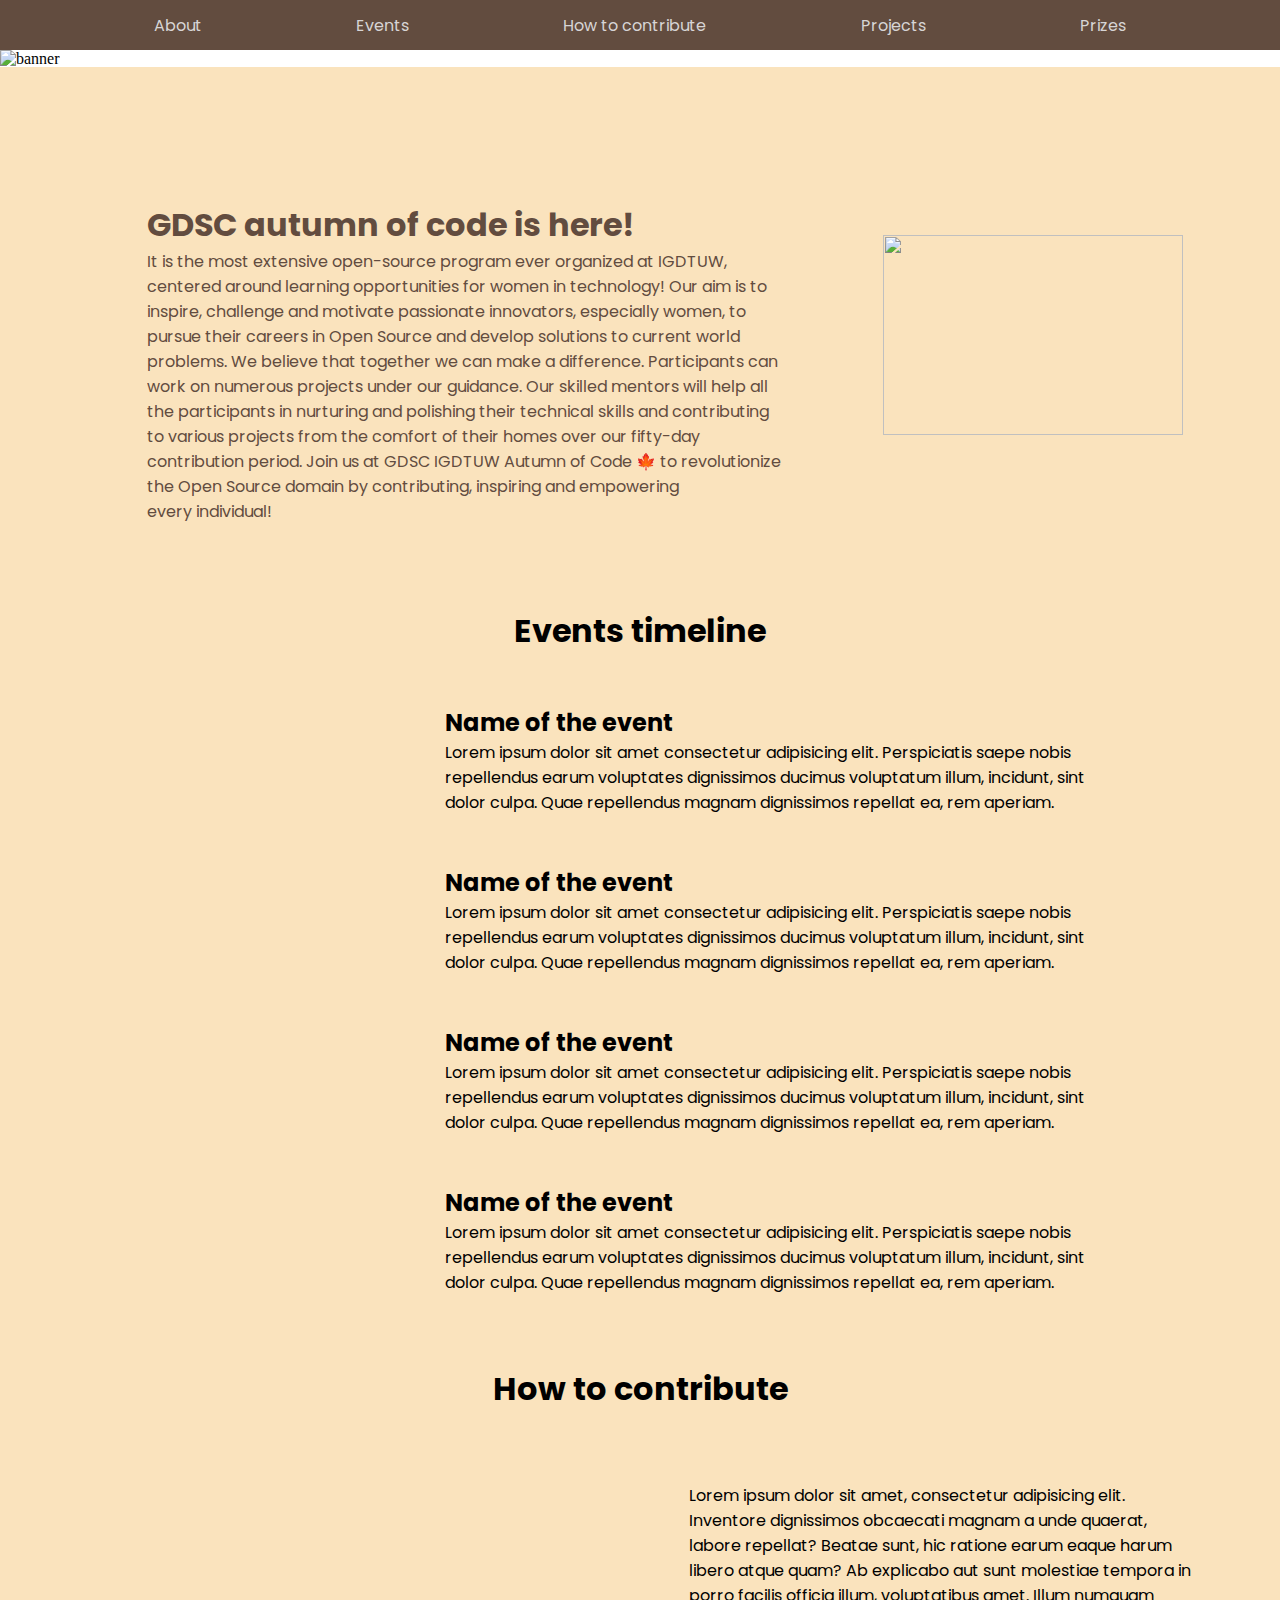
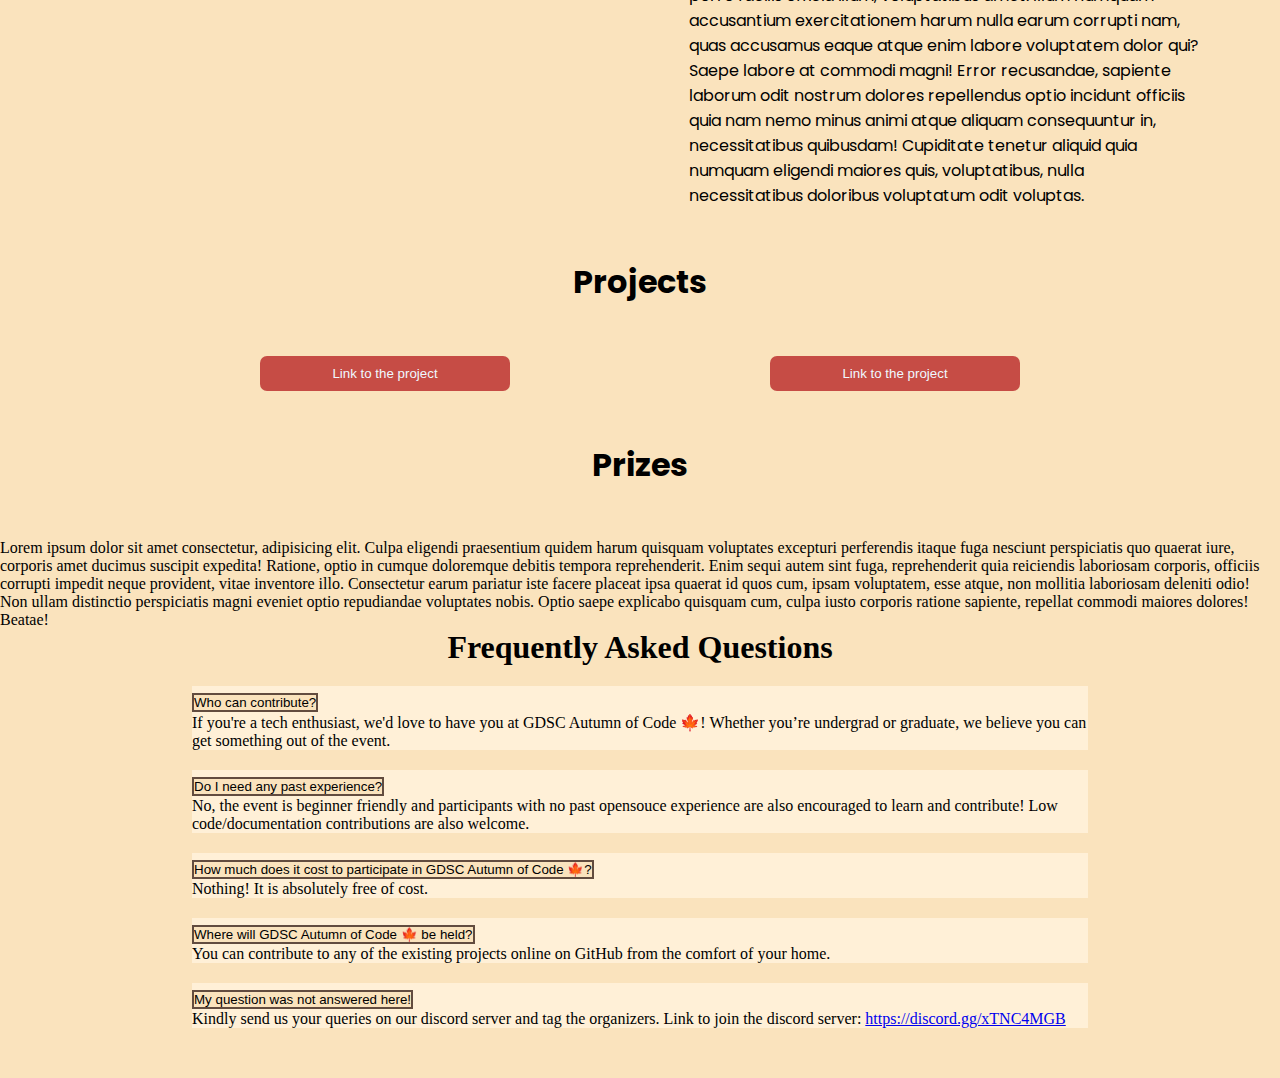
==== index.html @ fc816c7e "added faqs" ====
<!DOCTYPE html>
<html lang="en">

<head>
    <meta charset="UTF-8">
    <meta http-equiv="X-UA-Compatible" content="IE=edge">
    <meta name="viewport" content="width=device-width, initial-scale=1.0">
    <title>AOC</title>
    <link href="https://cdn.jsdelivr.net/npm/bootstrap@5.0.2/dist/css/bootstrap.min.css" rel="stylesheet"
        integrity="sha384-EVSTQN3/azprG1Anm3QDgpJLIm9Nao0Yz1ztcQTwFspd3yD65VohhpuuCOmLASjC" crossorigin="anonymous">
    <link rel="preconnect" href="https://fonts.googleapis.com">
    <link rel="preconnect" href="https://fonts.gstatic.com" crossorigin>
    <link href="https://fonts.googleapis.com/css2?family=Poppins&display=swap" rel="stylesheet">
    <link rel="stylesheet" href="style.css">
</head>

<body>
    <div id="div1">
        <a href="#div3">About</a>
        <a href="#div4">Events</a>
        <a href="#div5">How to contribute</a>
        <a href="#div6">Projects</a>
        <a href="#div7">Prizes</a>
    </div>
    <div id="div2">
        <img src="./banner2.png" alt="banner">
    </div>
    <div id="div3">
        <div class="info">
            <h1>GDSC autumn of code is here!</h1>
            <p>It is the most extensive open-source program ever organized at IGDTUW, centered around learning
                opportunities for women in technology!

                Our aim is to inspire, challenge and motivate passionate innovators, especially women, to pursue their
                careers in Open Source and develop solutions to current world problems. We believe that together we can
                make a difference.

                Participants can work on numerous projects under our guidance. Our skilled mentors will help all the
                participants in nurturing and polishing their technical skills and contributing to various projects from
                the comfort of their homes over our fifty-day contribution period.

                Join us at GDSC IGDTUW Autumn of Code 🍁 to revolutionize the Open Source domain by contributing,
                inspiring and empowering every individual!</p>
        </div>
        <div class="img1">
            <img
                src="https://images.unsplash.com/photo-1666053582202-25115d97c97b?ixlib=rb-4.0.3&ixid=MnwxMjA3fDB8MHx0b3BpYy1mZWVkfDEwfGJvOGpRS1RhRTBZfHxlbnwwfHx8fA%3D%3D&auto=format&fit=crop&w=600&q=60">
        </div>
    </div>
    <div id="div4">
        <h1 style="text-align: center; font-family: poppins;">Events timeline</h1>
        <div class="events">
            <div class="event">
                <img src="https://images.unsplash.com/photo-1665039606092-9e70e55321c5?ixlib=rb-4.0.3&ixid=MnwxMjA3fDB8MHx0b3BpYy1mZWVkfDd8Q0R3dXdYSkFiRXd8fGVufDB8fHx8&auto=format&fit=crop&w=600&q=60"
                    alt="">
                <div>
                    <h2>Name of the event</h2>
                    <p>Lorem ipsum dolor sit amet consectetur adipisicing elit. Perspiciatis saepe nobis repellendus
                        earum voluptates dignissimos ducimus
                        voluptatum illum, incidunt, sint dolor culpa. Quae repellendus magnam dignissimos repellat ea,
                        rem aperiam.</p>
                </div>
            </div>
            <div class="event">
                <img src="https://images.unsplash.com/photo-1665039606092-9e70e55321c5?ixlib=rb-4.0.3&ixid=MnwxMjA3fDB8MHx0b3BpYy1mZWVkfDd8Q0R3dXdYSkFiRXd8fGVufDB8fHx8&auto=format&fit=crop&w=600&q=60"
                    alt="">
                <div>
                    <h2>Name of the event</h2>
                    <p>Lorem ipsum dolor sit amet consectetur adipisicing elit. Perspiciatis saepe nobis repellendus
                        earum voluptates dignissimos ducimus
                        voluptatum illum, incidunt, sint dolor culpa. Quae repellendus magnam dignissimos repellat ea,
                        rem aperiam.</p>
                </div>
            </div>
            <div class="event">
                <img src="https://images.unsplash.com/photo-1665039606092-9e70e55321c5?ixlib=rb-4.0.3&ixid=MnwxMjA3fDB8MHx0b3BpYy1mZWVkfDd8Q0R3dXdYSkFiRXd8fGVufDB8fHx8&auto=format&fit=crop&w=600&q=60"
                    alt="">
                <div>
                    <h2>Name of the event</h2>
                    <p>Lorem ipsum dolor sit amet consectetur adipisicing elit. Perspiciatis saepe nobis repellendus
                        earum voluptates dignissimos ducimus
                        voluptatum illum, incidunt, sint dolor culpa. Quae repellendus magnam dignissimos repellat ea,
                        rem aperiam.</p>
                </div>
            </div>
            <div class="event">
                <img src="https://images.unsplash.com/photo-1665039606092-9e70e55321c5?ixlib=rb-4.0.3&ixid=MnwxMjA3fDB8MHx0b3BpYy1mZWVkfDd8Q0R3dXdYSkFiRXd8fGVufDB8fHx8&auto=format&fit=crop&w=600&q=60"
                    alt="">
                <div>
                    <h2>Name of the event</h2>
                    <p>Lorem ipsum dolor sit amet consectetur adipisicing elit. Perspiciatis saepe nobis repellendus
                        earum voluptates dignissimos ducimus
                        voluptatum illum, incidunt, sint dolor culpa. Quae repellendus magnam dignissimos repellat ea,
                        rem aperiam.</p>
                </div>
            </div>
        </div>
    </div>
    <div id="div5">
        <h1 style="text-align: center; font-family: poppins; margin-top: 70px; margin-bottom: 70px">How to contribute
        </h1>
        <div>
            <iframe width="560" height="315" src="https://www.youtube.com/embed/BRb4U99OU80"
                title="YouTube video player" frameborder="0"
                allow="accelerometer; autoplay; clipboard-write; encrypted-media; gyroscope; picture-in-picture"
                allowfullscreen></iframe>
            <p>Lorem ipsum dolor sit amet, consectetur adipisicing elit. Inventore dignissimos obcaecati magnam a unde
                quaerat, labore repellat? Beatae sunt, hic ratione earum eaque harum libero atque quam? Ab explicabo aut
                sunt molestiae tempora in porro facilis officia illum, voluptatibus amet. Illum numquam accusantium
                exercitationem harum nulla earum corrupti nam, quas accusamus eaque atque enim labore voluptatem dolor
                qui? Saepe labore at commodi magni! Error recusandae, sapiente laborum odit nostrum dolores repellendus
                optio incidunt officiis quia nam nemo minus animi atque aliquam consequuntur in, necessitatibus
                quibusdam! Cupiditate tenetur aliquid quia numquam eligendi maiores quis, voluptatibus, nulla
                necessitatibus doloribus voluptatum odit voluptas.</p>
        </div>
    </div>
    <div id="div6">
        <h1 style="font-family: poppins; text-align: center; margin:50px;">Projects</h1>
        <div class="projects">
            <div class="project-card">
                <img src="https://images.unsplash.com/photo-1647108322398-edf50bd7dd43?ixlib=rb-4.0.3&ixid=MnwxMjA3fDB8MHx0b3BpYy1mZWVkfDEzfHJuU0tESHd3WVVrfHxlbnwwfHx8fA%3D%3D&auto=format&fit=crop&w=600&q=60"
                    alt="">
                <button><a href="https://github.com/Alcyone713/Animax" target="_blank">Link to the project</a></button>
            </div>
            <div class="project-card">
                <img src="https://images.unsplash.com/photo-1647108322398-edf50bd7dd43?ixlib=rb-4.0.3&ixid=MnwxMjA3fDB8MHx0b3BpYy1mZWVkfDEzfHJuU0tESHd3WVVrfHxlbnwwfHx8fA%3D%3D&auto=format&fit=crop&w=600&q=60"
                    alt="">
                <button><a href="https://github.com/Alcyone713/Animax" target="_blank">Link to the project</a></button>
            </div>
            <!-- <div class="project-card">
                <img src="https://images.unsplash.com/photo-1647108322398-edf50bd7dd43?ixlib=rb-4.0.3&ixid=MnwxMjA3fDB8MHx0b3BpYy1mZWVkfDEzfHJuU0tESHd3WVVrfHxlbnwwfHx8fA%3D%3D&auto=format&fit=crop&w=600&q=60"
                    alt="">
                <button><a href="https://github.com/Alcyone713/Animax" target="_blank">Link to the project</a></button>
            </div> -->
        </div>
    </div>
    <div id="div7">
        <h1 style="font-family: poppins; text-align: center; margin:50px;">Prizes</h1>
        <p>Lorem ipsum dolor sit amet consectetur, adipisicing elit. Culpa eligendi praesentium quidem harum quisquam
            voluptates excepturi perferendis itaque fuga nesciunt perspiciatis quo quaerat iure, corporis amet ducimus
            suscipit expedita! Ratione, optio in cumque doloremque debitis tempora reprehenderit. Enim sequi autem sint
            fuga, reprehenderit quia reiciendis laboriosam corporis, officiis corrupti impedit neque provident, vitae
            inventore illo. Consectetur earum pariatur iste facere placeat ipsa quaerat id quos cum, ipsam voluptatem,
            esse atque, non mollitia laboriosam deleniti odio! Non ullam distinctio perspiciatis magni eveniet optio
            repudiandae voluptates nobis. Optio saepe explicabo quisquam cum, culpa iusto corporis ratione sapiente,
            repellat commodi maiores dolores! Beatae!</p>
    </div>
    <div id="div8">
        <h1>Frequently Asked Questions</h1>
        <div class="accordion" id="accordionExample">
            <div class="accordion-item">
                <h2 class="accordion-header" id="headingOne">
                    <button class="accordion-button" type="button" data-bs-toggle="collapse"
                        data-bs-target="#collapseOne" aria-expanded="true" aria-controls="collapseOne">
                        Who can contribute?
                    </button>
                </h2>
                <div id="collapseOne" class="accordion-collapse collapse show" aria-labelledby="headingOne"
                    data-bs-parent="#accordionExample">
                    <div class="accordion-body">
                        If you're a tech enthusiast, we'd love to have you at GDSC Autumn of Code 🍁! Whether you’re
                        undergrad or graduate, we believe you can get something out of the event.
                    </div>
                </div>
            </div>
            <div class="accordion-item">
                <h2 class="accordion-header" id="headingTwo">
                    <button class="accordion-button collapsed" type="button" data-bs-toggle="collapse"
                        data-bs-target="#collapseTwo" aria-expanded="false" aria-controls="collapseTwo">
                        Do I need any past experience?
                    </button>
                </h2>
                <div id="collapseTwo" class="accordion-collapse collapse" aria-labelledby="headingTwo"
                    data-bs-parent="#accordionExample">
                    <div class="accordion-body">
                        No, the event is beginner friendly and participants with no past opensouce experience are also
                        encouraged to learn and contribute! Low code/documentation contributions are also welcome.
                    </div>
                </div>
            </div>
            <div class="accordion-item">
                <h2 class="accordion-header" id="headingThree">
                    <button class="accordion-button collapsed" type="button" data-bs-toggle="collapse"
                        data-bs-target="#collapseThree" aria-expanded="false" aria-controls="collapseThree">
                        How much does it cost to participate in GDSC Autumn of Code 🍁?
                    </button>
                </h2>
                <div id="collapseThree" class="accordion-collapse collapse" aria-labelledby="headingThree"
                    data-bs-parent="#accordionExample">
                    <div class="accordion-body">
                        Nothing! It is absolutely free of cost.
                    </div>
                </div>
            </div>
            <div class="accordion-item">
                <h2 class="accordion-header" id="headingFour">
                    <button class="accordion-button collapsed" type="button" data-bs-toggle="collapse"
                        data-bs-target="#collapseFour" aria-expanded="false" aria-controls="collapseFour">
                        Where will GDSC Autumn of Code 🍁 be held?
                    </button>
                </h2>
                <div id="collapseFour" class="accordion-collapse collapse" aria-labelledby="headingThree"
                    data-bs-parent="#accordionExample">
                    <div class="accordion-body">
                        You can contribute to any of the existing projects online on GitHub from the comfort of your
                        home.
                    </div>
                </div>
            </div>
            <div class="accordion-item">
                <h2 class="accordion-header" id="headingFive">
                    <button class="accordion-button collapsed" type="button" data-bs-toggle="collapse"
                        data-bs-target="#collapseFive" aria-expanded="false" aria-controls="collapseFive">
                        My question was not answered here!
                    </button>
                </h2>
                <div id="collapseFive" class="accordion-collapse collapse" aria-labelledby="headingThree"
                    data-bs-parent="#accordionExample">
                    <div class="accordion-body">
                        Kindly send us your queries on our discord server and tag the organizers. Link to join the
                        discord server: <a href="https://discord.gg/xTNC4MGB">https://discord.gg/xTNC4MGB</a>
                    </div>
                </div>
            </div>
        </div>
    </div>

    <script src="https://cdn.jsdelivr.net/npm/bootstrap@5.0.2/dist/js/bootstrap.bundle.min.js"
        integrity="sha384-MrcW6ZMFYlzcLA8Nl+NtUVF0sA7MsXsP1UyJoMp4YLEuNSfAP+JcXn/tWtIaxVXM"
        crossorigin="anonymous"></script>
</body>

</html>
---- style.css ----
* {
    margin: 0;
    padding: 0;
    overflow-x: hidden;
    cursor: url(https://cur.cursors-4u.net/nature/nat-4/nat393.cur), auto !important;
}
html{
    scroll-behavior: smooth;
}
::-webkit-scrollbar {
    display: none;
}

#div1 {
    height: 50px;
    width: 100vw;
    display: flex;
    justify-content: space-evenly;
    align-items: center;
    background-color: #624C3F;
    position: fixed;
    top: 0;
}
#div1 a {
    color: rgb(215, 213, 213);
    text-decoration: none;
    font-family: "Poppins";
}
#div2 {
    margin-top: 50px;
}
#div2 img{
    width: 100vw;
    height: 85vh;
}
#div3 {
    display: flex;
    flex-direction: row;
    justify-content: space-evenly;
    height: 60vh;
    align-items: center;
    background-color: #FAE3BD;
    margin-top: -5px;
}
#div3 .info{
    display: flex;
    flex-direction: column;
    justify-content: center;
    align-items: flex-start;
    margin-left: 50px;
    width: 50%;
    font-family: "Poppins";
    color: #624C3F;
    margin-top: 50px;

}
#div3 img{
    height: 200px;
    width: 300px;
}
#div4{
    background-color: #FAE3BD;
}
#div4 .event img{
    width: 200px;
}
#div4 .events{
    display: flex;
    flex-direction: column;
    justify-content: center;
    align-items: center;
}
#div4 .event{
    display: flex;
    flex-direction: row;
    margin-top: 50px;
    font-family: "poppins";
}
#div4 .event div{
    width: 50vw;
    margin-left: 50px;
}
#div5{
    background-color: #FAE3BD;
}
#div5 div{
    display: flex;
    flex-direction: row;
    justify-content: center;
    align-items: center;
}
#div5 div p{
    width: 40vw;
    margin-left: 50px;
    font-family: poppins;
}
#div6{
    background-color: #FAE3BD;
}
#div6 .projects{
    display: flex;
    flex-direction: row;
    justify-content: space-evenly;
    align-items: center;
}
#div6 .projects .project-card{
    display: flex;
    flex-direction: column;
}
#div6 .projects .project-card img{
    width: 250px;
    border-radius: 7px;
}
#div6 .projects .project-card button{
    padding: 10px 10px;
    background-color: #C64C45;
    border: none;
    border-radius: 7px;
    cursor: pointer;
}
#div6 .projects .project-card button a{
    color: aliceblue;
    text-decoration: none;
}
#div7{
    background-color: #FAE3BD;
}
#div8{
    display: flex;
    flex-direction: column;
    align-items: center;
    justify-content: center;
    background-color:#FAE3BD ;
    padding-bottom: 50px;
}
.accordion{
    width: 70vw;
}
.accordion-item{
    margin-top: 20px;
    background-color: #fff0d7;
}
.accordion-button{
    background-color: #FAE3BD;
    border: 2px solid #624C3F;
}
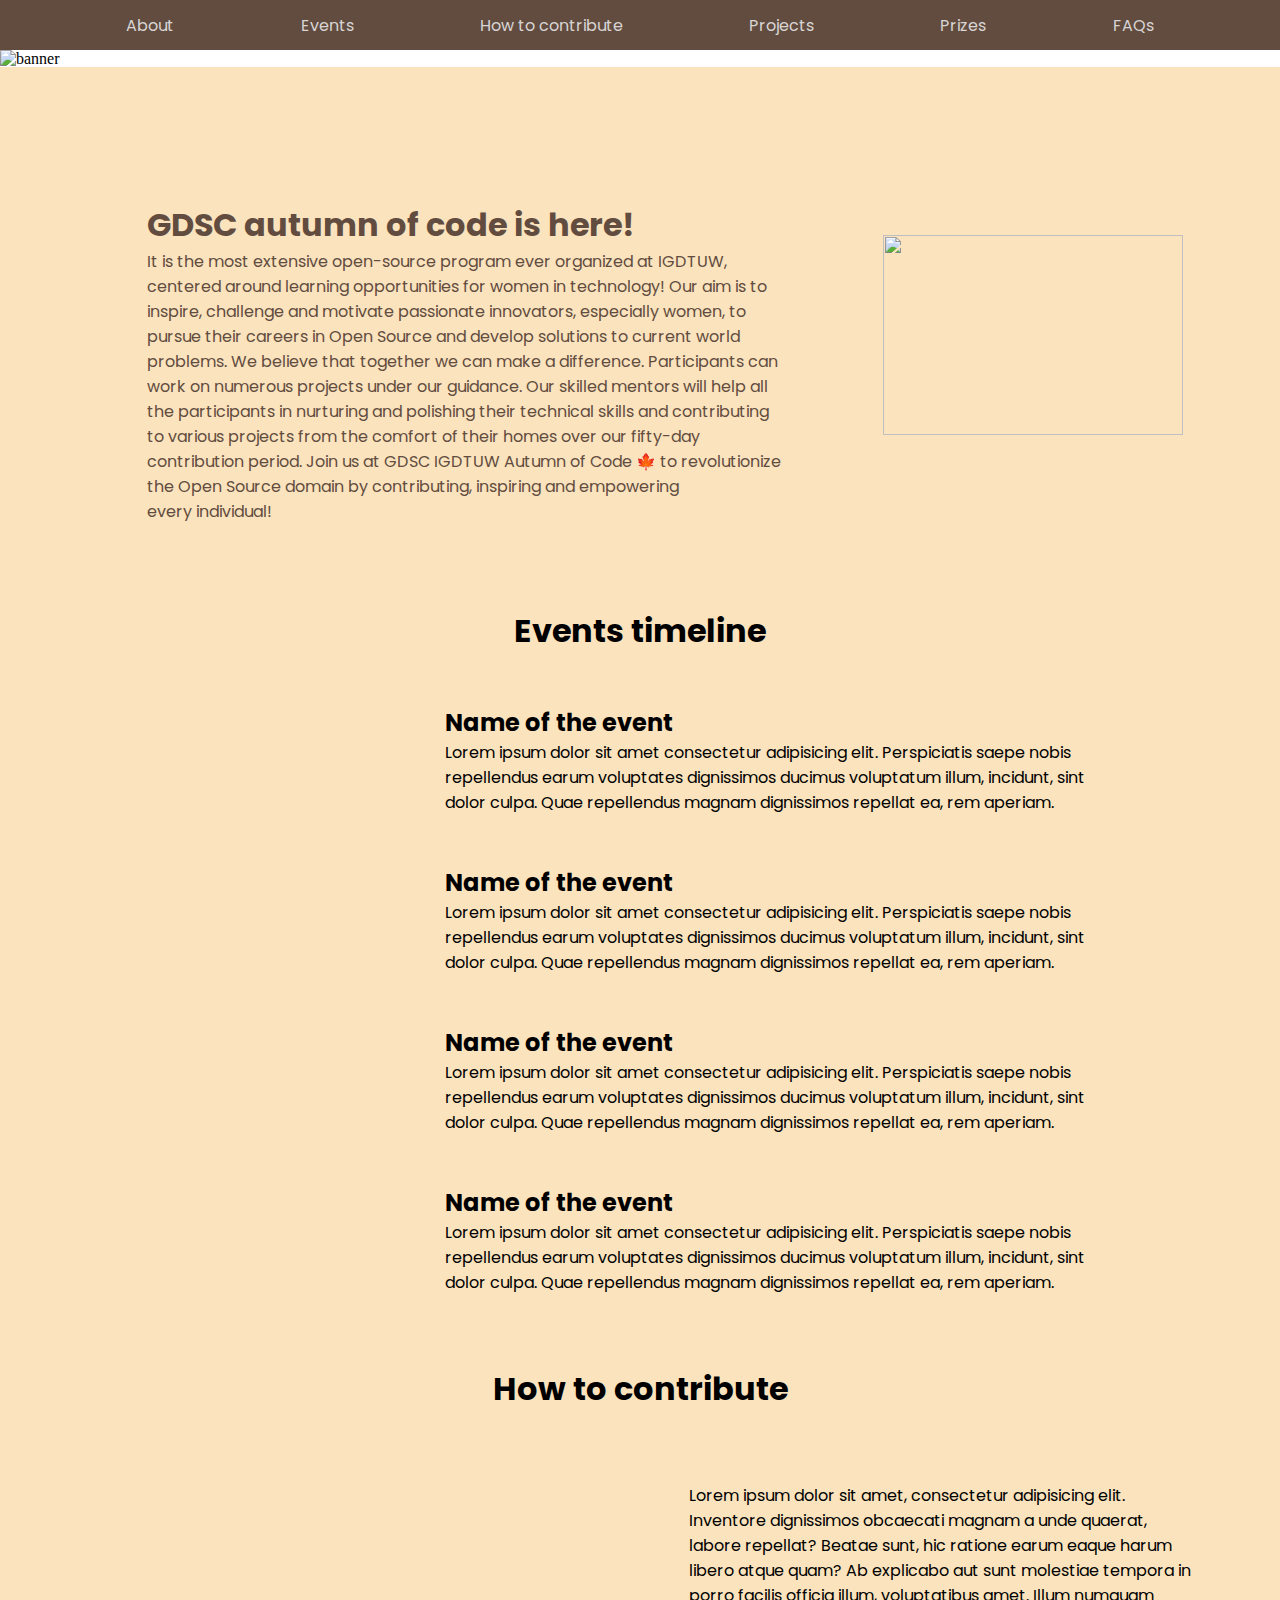
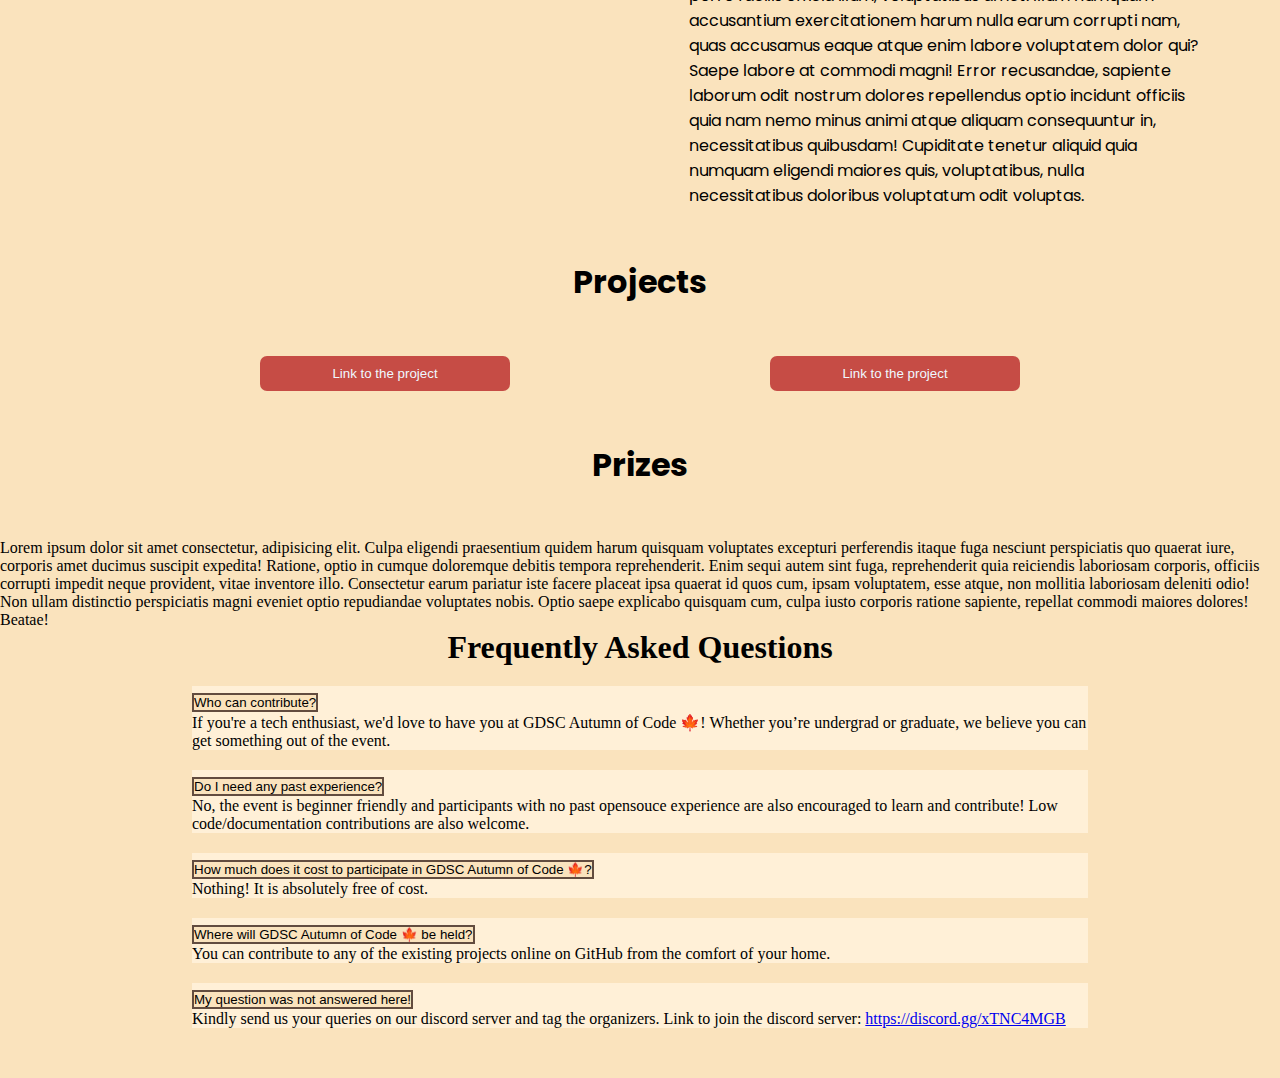
==== commit fa592bdf: "update" ====
--- a/index.html
+++ b/index.html
@@ -21,6 +21,7 @@
         <a href="#div5">How to contribute</a>
         <a href="#div6">Projects</a>
         <a href="#div7">Prizes</a>
+        <a href="#div8">FAQs</a>
     </div>
     <div id="div2">
         <img src="./banner2.png" alt="banner">
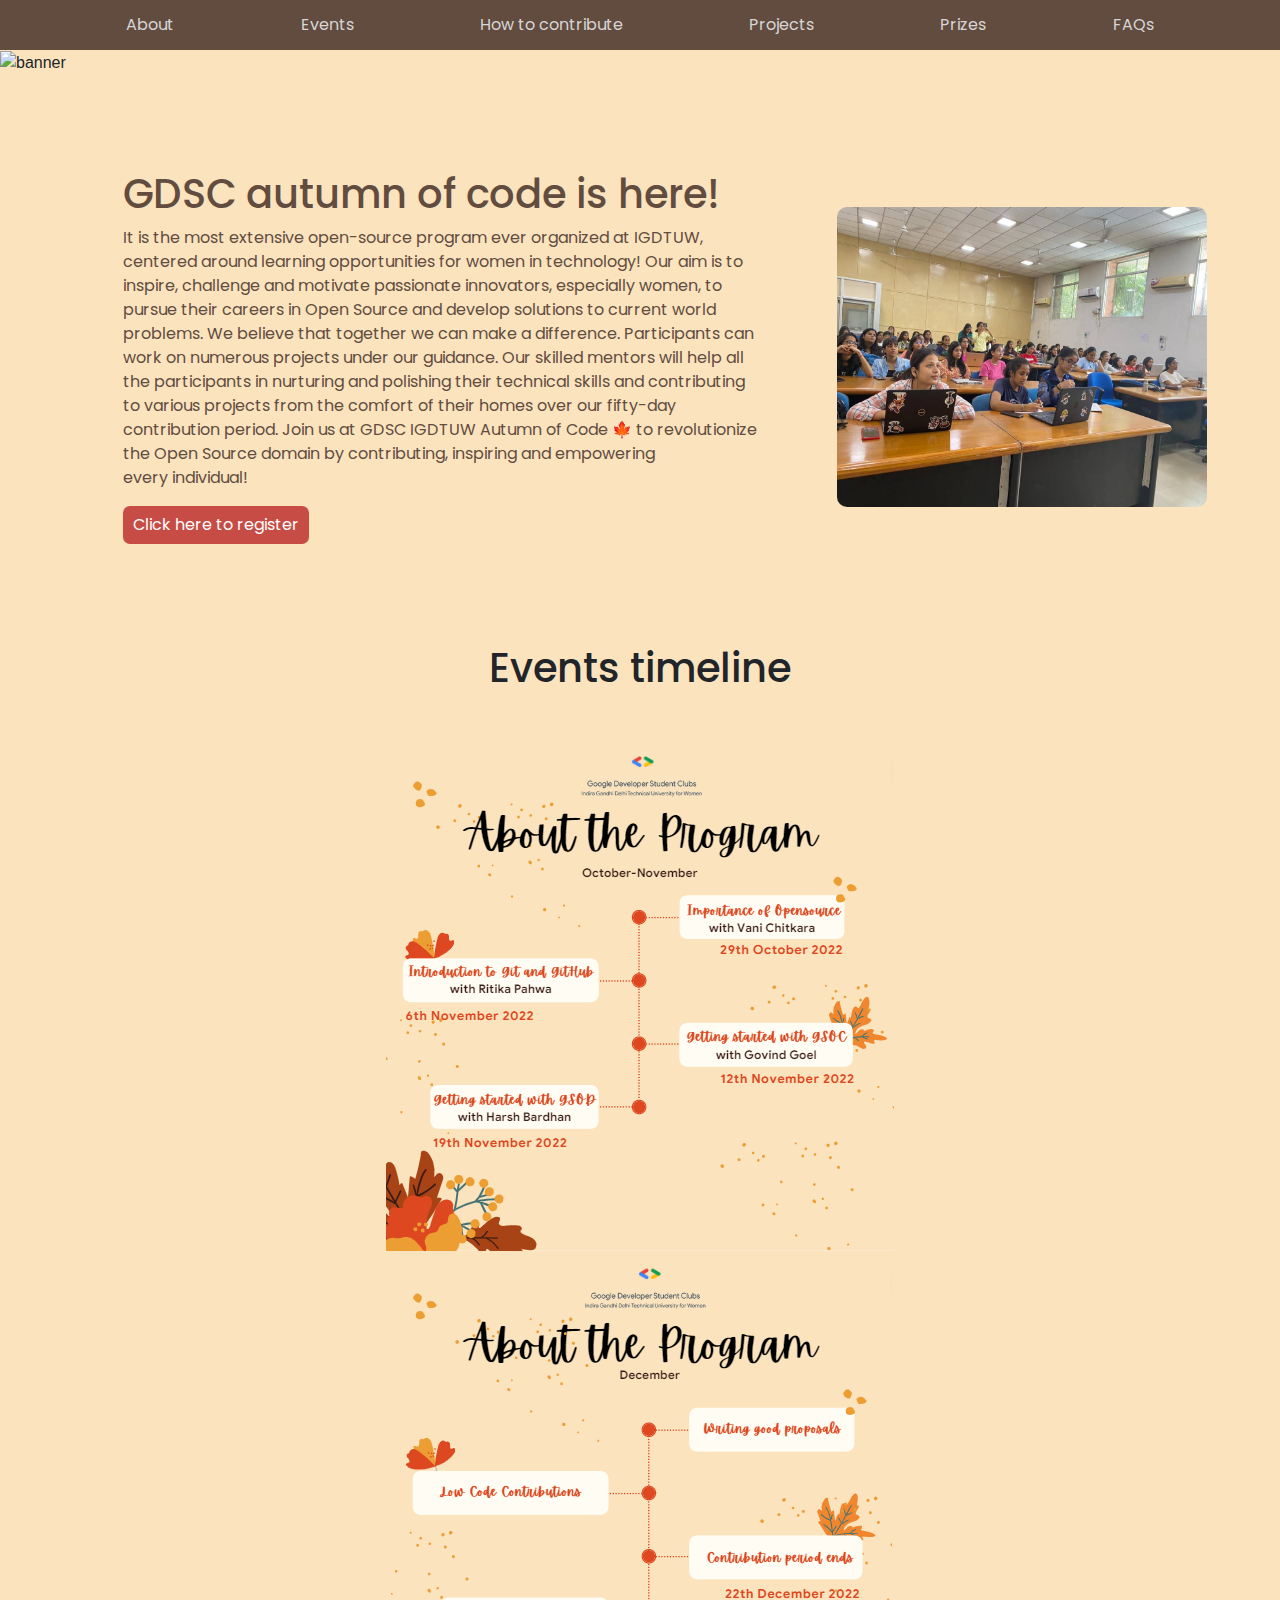
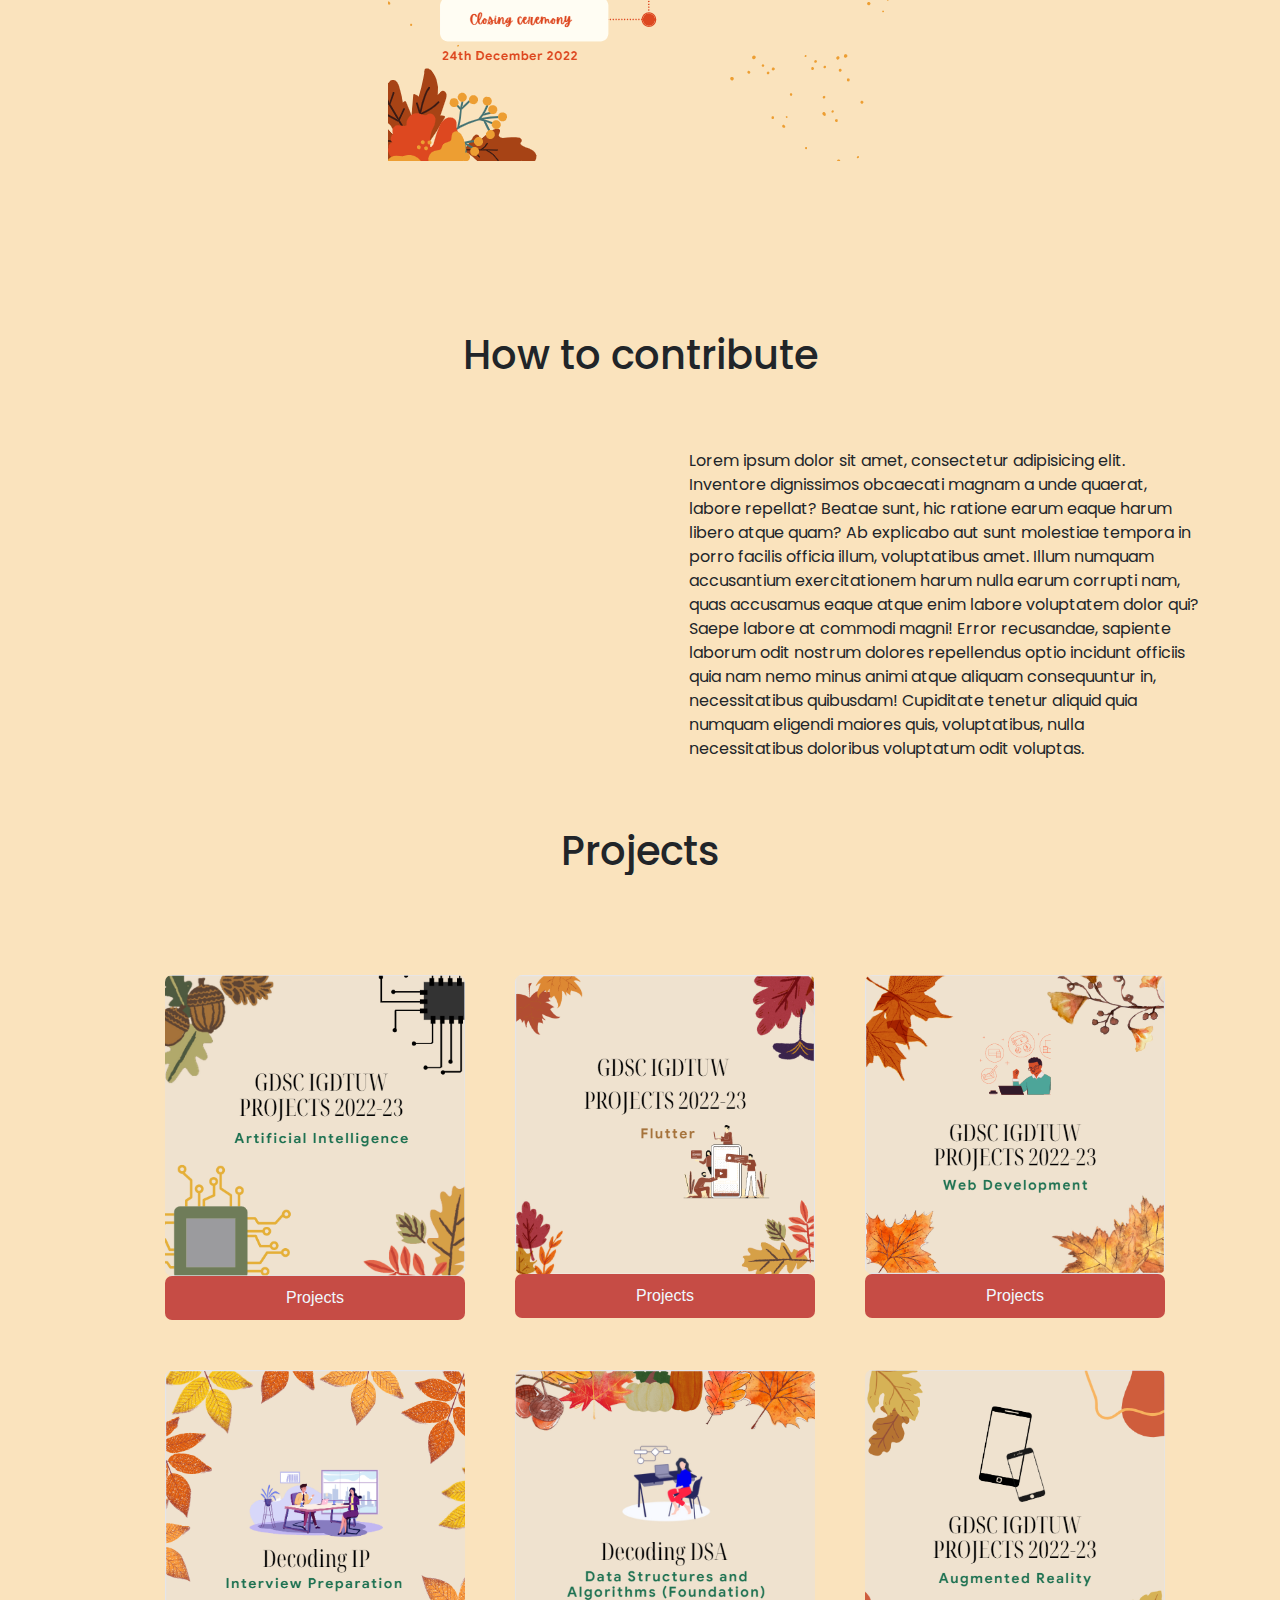
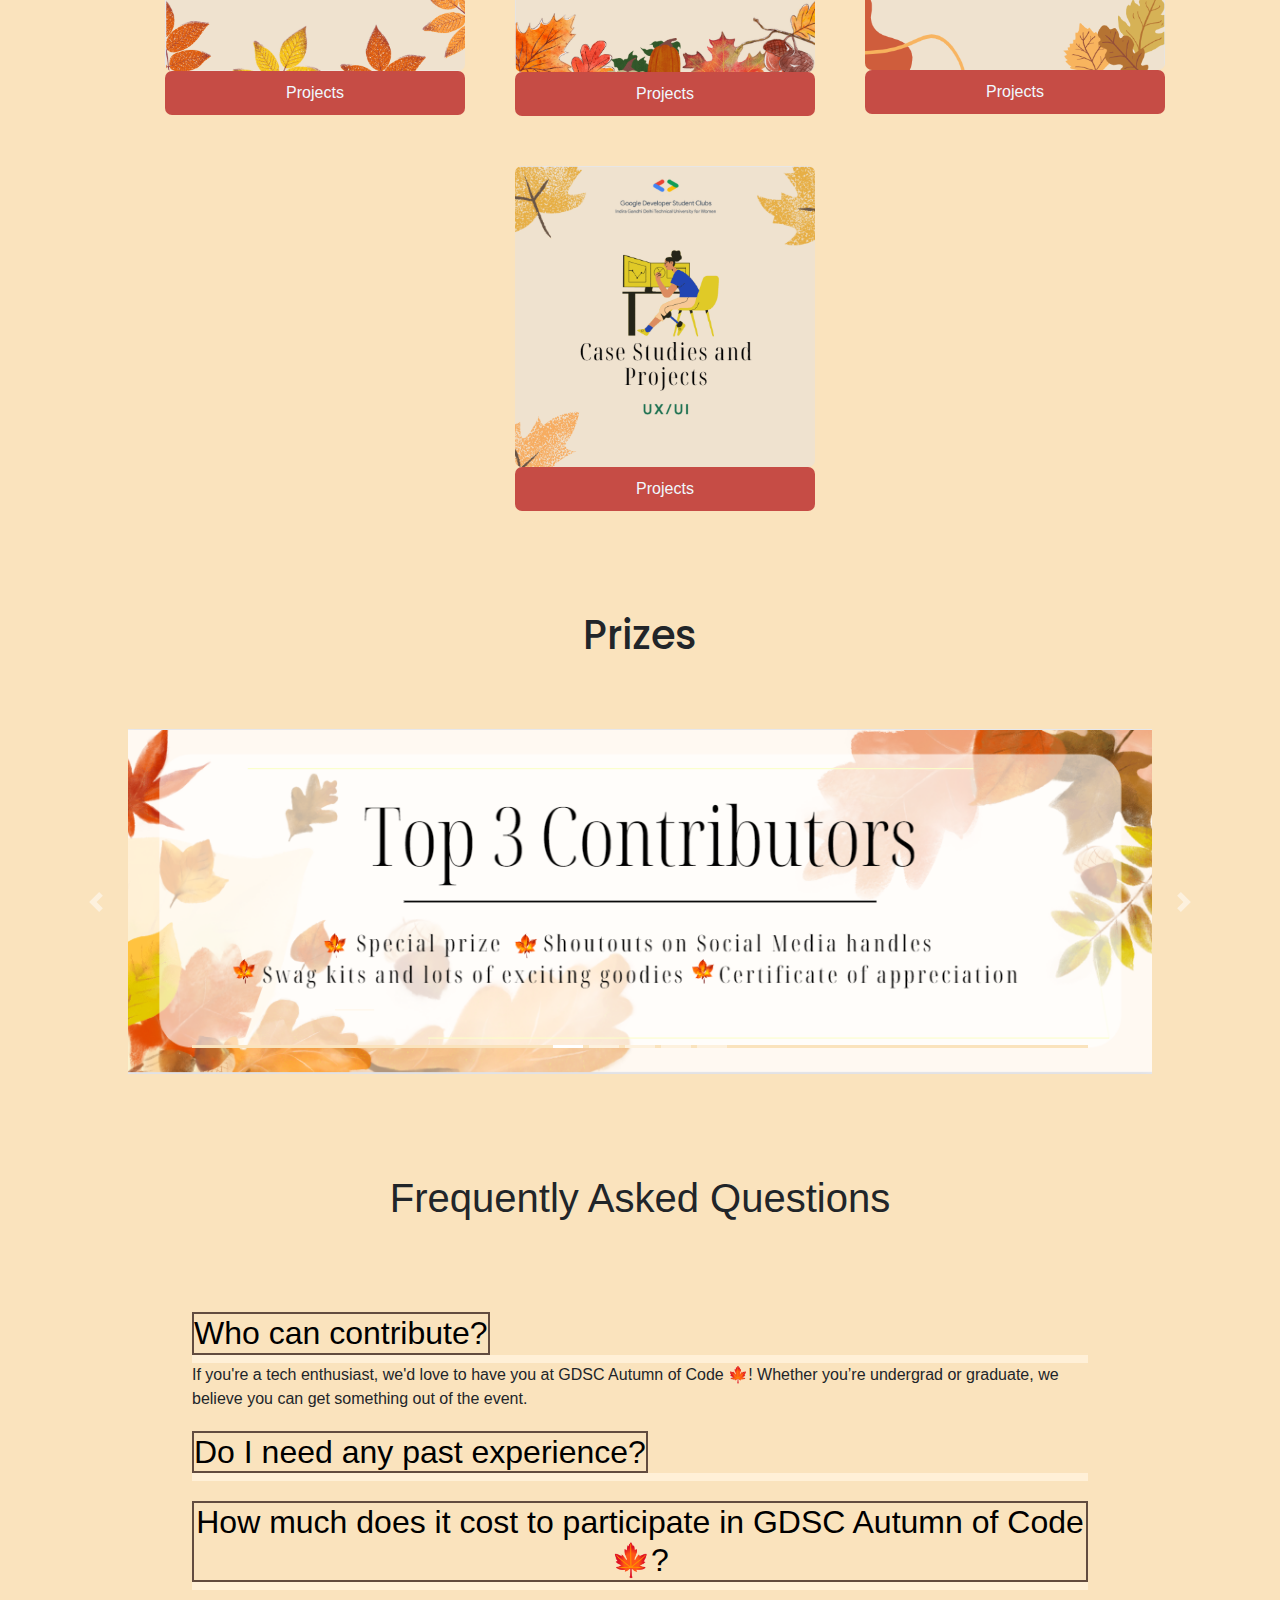
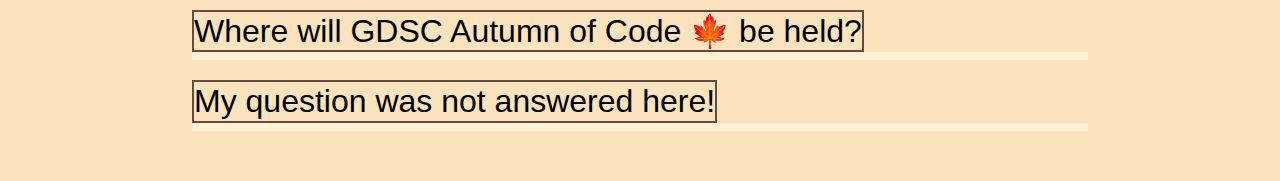
==== commit b5f4efc3: "image updates" ====
--- a/index.html
+++ b/index.html
@@ -8,6 +8,8 @@
     <title>AOC</title>
     <link href="https://cdn.jsdelivr.net/npm/bootstrap@5.0.2/dist/css/bootstrap.min.css" rel="stylesheet"
         integrity="sha384-EVSTQN3/azprG1Anm3QDgpJLIm9Nao0Yz1ztcQTwFspd3yD65VohhpuuCOmLASjC" crossorigin="anonymous">
+    <link rel="stylesheet" href="https://maxcdn.bootstrapcdn.com/bootstrap/4.0.0/css/bootstrap.min.css"
+        integrity="sha384-Gn5384xqQ1aoWXA+058RXPxPg6fy4IWvTNh0E263XmFcJlSAwiGgFAW/dAiS6JXm" crossorigin="anonymous">
     <link rel="preconnect" href="https://fonts.googleapis.com">
     <link rel="preconnect" href="https://fonts.gstatic.com" crossorigin>
     <link href="https://fonts.googleapis.com/css2?family=Poppins&display=swap" rel="stylesheet">
@@ -42,66 +44,25 @@
 
                 Join us at GDSC IGDTUW Autumn of Code 🍁 to revolutionize the Open Source domain by contributing,
                 inspiring and empowering every individual!</p>
+                <a href="https://docs.google.com/forms/d/e/1FAIpQLSeAE97Q5Ebe4ZY3BdtJKXJ3yAPb0CgjAZXrAQfer9jASO2HyA/viewform" target="_blank"><Button>Click here to register</Button></a>
         </div>
         <div class="img1">
             <img
-                src="https://images.unsplash.com/photo-1666053582202-25115d97c97b?ixlib=rb-4.0.3&ixid=MnwxMjA3fDB8MHx0b3BpYy1mZWVkfDEwfGJvOGpRS1RhRTBZfHxlbnwwfHx8fA%3D%3D&auto=format&fit=crop&w=600&q=60">
+                src="About_GDSC.jpg">
         </div>
     </div>
     <div id="div4">
         <h1 style="text-align: center; font-family: poppins;">Events timeline</h1>
         <div class="events">
-            <div class="event">
-                <img src="https://images.unsplash.com/photo-1665039606092-9e70e55321c5?ixlib=rb-4.0.3&ixid=MnwxMjA3fDB8MHx0b3BpYy1mZWVkfDd8Q0R3dXdYSkFiRXd8fGVufDB8fHx8&auto=format&fit=crop&w=600&q=60"
-                    alt="">
-                <div>
-                    <h2>Name of the event</h2>
-                    <p>Lorem ipsum dolor sit amet consectetur adipisicing elit. Perspiciatis saepe nobis repellendus
-                        earum voluptates dignissimos ducimus
-                        voluptatum illum, incidunt, sint dolor culpa. Quae repellendus magnam dignissimos repellat ea,
-                        rem aperiam.</p>
-                </div>
-            </div>
-            <div class="event">
-                <img src="https://images.unsplash.com/photo-1665039606092-9e70e55321c5?ixlib=rb-4.0.3&ixid=MnwxMjA3fDB8MHx0b3BpYy1mZWVkfDd8Q0R3dXdYSkFiRXd8fGVufDB8fHx8&auto=format&fit=crop&w=600&q=60"
-                    alt="">
-                <div>
-                    <h2>Name of the event</h2>
-                    <p>Lorem ipsum dolor sit amet consectetur adipisicing elit. Perspiciatis saepe nobis repellendus
-                        earum voluptates dignissimos ducimus
-                        voluptatum illum, incidunt, sint dolor culpa. Quae repellendus magnam dignissimos repellat ea,
-                        rem aperiam.</p>
-                </div>
-            </div>
-            <div class="event">
-                <img src="https://images.unsplash.com/photo-1665039606092-9e70e55321c5?ixlib=rb-4.0.3&ixid=MnwxMjA3fDB8MHx0b3BpYy1mZWVkfDd8Q0R3dXdYSkFiRXd8fGVufDB8fHx8&auto=format&fit=crop&w=600&q=60"
-                    alt="">
-                <div>
-                    <h2>Name of the event</h2>
-                    <p>Lorem ipsum dolor sit amet consectetur adipisicing elit. Perspiciatis saepe nobis repellendus
-                        earum voluptates dignissimos ducimus
-                        voluptatum illum, incidunt, sint dolor culpa. Quae repellendus magnam dignissimos repellat ea,
-                        rem aperiam.</p>
-                </div>
-            </div>
-            <div class="event">
-                <img src="https://images.unsplash.com/photo-1665039606092-9e70e55321c5?ixlib=rb-4.0.3&ixid=MnwxMjA3fDB8MHx0b3BpYy1mZWVkfDd8Q0R3dXdYSkFiRXd8fGVufDB8fHx8&auto=format&fit=crop&w=600&q=60"
-                    alt="">
-                <div>
-                    <h2>Name of the event</h2>
-                    <p>Lorem ipsum dolor sit amet consectetur adipisicing elit. Perspiciatis saepe nobis repellendus
-                        earum voluptates dignissimos ducimus
-                        voluptatum illum, incidunt, sint dolor culpa. Quae repellendus magnam dignissimos repellat ea,
-                        rem aperiam.</p>
-                </div>
-            </div>
+            <img src="About_1.png" alt="">
+            <img src="About_2.png" alt="">
         </div>
     </div>
     <div id="div5">
         <h1 style="text-align: center; font-family: poppins; margin-top: 70px; margin-bottom: 70px">How to contribute
         </h1>
         <div>
-            <iframe width="560" height="315" src="https://www.youtube.com/embed/BRb4U99OU80"
+            <iframe width="560" height="315" src="https://www.youtube.com/embed/Hcc1LXldeJk"
                 title="YouTube video player" frameborder="0"
                 allow="accelerometer; autoplay; clipboard-write; encrypted-media; gyroscope; picture-in-picture"
                 allowfullscreen></iframe>
@@ -119,32 +80,80 @@
         <h1 style="font-family: poppins; text-align: center; margin:50px;">Projects</h1>
         <div class="projects">
             <div class="project-card">
-                <img src="https://images.unsplash.com/photo-1647108322398-edf50bd7dd43?ixlib=rb-4.0.3&ixid=MnwxMjA3fDB8MHx0b3BpYy1mZWVkfDEzfHJuU0tESHd3WVVrfHxlbnwwfHx8fA%3D%3D&auto=format&fit=crop&w=600&q=60"
-                    alt="">
-                <button><a href="https://github.com/Alcyone713/Animax" target="_blank">Link to the project</a></button>
-            </div>
-            <div class="project-card">
-                <img src="https://images.unsplash.com/photo-1647108322398-edf50bd7dd43?ixlib=rb-4.0.3&ixid=MnwxMjA3fDB8MHx0b3BpYy1mZWVkfDEzfHJuU0tESHd3WVVrfHxlbnwwfHx8fA%3D%3D&auto=format&fit=crop&w=600&q=60"
-                    alt="">
-                <button><a href="https://github.com/Alcyone713/Animax" target="_blank">Link to the project</a></button>
-            </div>
-            <!-- <div class="project-card">
-                <img src="https://images.unsplash.com/photo-1647108322398-edf50bd7dd43?ixlib=rb-4.0.3&ixid=MnwxMjA3fDB8MHx0b3BpYy1mZWVkfDEzfHJuU0tESHd3WVVrfHxlbnwwfHx8fA%3D%3D&auto=format&fit=crop&w=600&q=60"
-                    alt="">
-                <button><a href="https://github.com/Alcyone713/Animax" target="_blank">Link to the project</a></button>
-            </div> -->
+                <img src="AI_projects.png"
+                    alt="">
+                <button><a href="https://github.com/GDSC-IGDTUW-Autumn-of-Code-2022/ML-projects-2023" target="_blank">Projects</a></button>
+            </div>
+            <div class="project-card">
+                <img src="Flutter_projects.png"
+                    alt="">
+                <button><a href="https://github.com/GDSC-IGDTUW-Autumn-of-Code-2022/flutter-projects-23" target="_blank">Projects</a></button>
+            </div>
+            <div class="project-card">
+                <img src="WebDev_Projects.png"
+                    alt="">
+                <button><a href="https://github.com/GDSC-IGDTUW-Autumn-of-Code-2022/web-d-projects-2023" target="_blank">Projects</a></button>
+            </div>
+            <div class="project-card">
+                <img src="IP.png"
+                    alt="">
+                <button><a href="https://github.com/GDSC-IGDTUW-Autumn-of-Code-2022/ip-questions-2023" target="_blank">Projects</a></button>
+            </div>
+            <div class="project-card">
+                <img src="DSA.png"
+                    alt="">
+                <button><a href="https://github.com/GDSC-IGDTUW-Autumn-of-Code-2022/dsa-foundation" target="_blank">Projects</a></button>
+            </div>
+            <div class="project-card">
+                <img src="AR_Projects.png"
+                    alt="">
+                <button><a href="https://github.com/GDSC-IGDTUW-Autumn-of-Code-2022/ar-filters" target="_blank">Projects</a></button>
+            </div>
+            <div class="project-card">
+                <img src="UIUX.png"
+                    alt="">
+                <button><a href="https://github.com/GDSC-IGDTUW-Autumn-of-Code-2022/UX-UI-Case-Studies-and-Projects" target="_blank">Projects</a></button>
+            </div>
+            
         </div>
     </div>
     <div id="div7">
-        <h1 style="font-family: poppins; text-align: center; margin:50px;">Prizes</h1>
-        <p>Lorem ipsum dolor sit amet consectetur, adipisicing elit. Culpa eligendi praesentium quidem harum quisquam
-            voluptates excepturi perferendis itaque fuga nesciunt perspiciatis quo quaerat iure, corporis amet ducimus
-            suscipit expedita! Ratione, optio in cumque doloremque debitis tempora reprehenderit. Enim sequi autem sint
-            fuga, reprehenderit quia reiciendis laboriosam corporis, officiis corrupti impedit neque provident, vitae
-            inventore illo. Consectetur earum pariatur iste facere placeat ipsa quaerat id quos cum, ipsam voluptatem,
-            esse atque, non mollitia laboriosam deleniti odio! Non ullam distinctio perspiciatis magni eveniet optio
-            repudiandae voluptates nobis. Optio saepe explicabo quisquam cum, culpa iusto corporis ratione sapiente,
-            repellat commodi maiores dolores! Beatae!</p>
+        <h1 style="font-family: poppins; text-align: center;">Prizes</h1>
+        <div id="carouselExampleIndicators" class="carousel slide" data-ride="carousel">
+            <ol class="carousel-indicators">
+                <li data-target="#carouselExampleIndicators" data-slide-to="0" class="active"></li>
+                <li data-target="#carouselExampleIndicators" data-slide-to="1"></li>
+                <li data-target="#carouselExampleIndicators" data-slide-to="2"></li>
+                <li data-target="#carouselExampleIndicators" data-slide-to="3"></li>
+                <li data-target="#carouselExampleIndicators" data-slide-to="4"></li>
+            </ol>
+            <div class="carousel-inner">
+                <div class="carousel-item active">
+                    <img class="d-block" src="Top_3.png" alt="First slide">
+                </div>
+                <div class="carousel-item">
+                    <img class="d-block" src="Top_5_female.png" alt="Second slide">
+                </div>
+                <div class="carousel-item">
+                    <img class="d-block" src="Top_10.png" alt="Third slide">
+                </div>
+                <div class="carousel-item">
+                    <img class="d-block" src="Top_25.png" alt="Fourth slide">
+                </div>
+                <div class="carousel-item">
+                    <img class="d-block" src="All_contributors.png" alt="Fifth slide">
+                </div>
+            </div>
+            <a class="carousel-control-prev" href="#carouselExampleIndicators" role="button" data-slide="prev">
+                <span class="carousel-control-prev-icon" aria-hidden="true"></span>
+                <span class="sr-only">Previous</span>
+            </a>
+            <a class="carousel-control-next" href="#carouselExampleIndicators" role="button" data-slide="next">
+                <span class="carousel-control-next-icon" aria-hidden="true"></span>
+                <span class="sr-only">Next</span>
+            </a>
+        </div>
+
     </div>
     <div id="div8">
         <h1>Frequently Asked Questions</h1>
@@ -229,6 +238,15 @@
     <script src="https://cdn.jsdelivr.net/npm/bootstrap@5.0.2/dist/js/bootstrap.bundle.min.js"
         integrity="sha384-MrcW6ZMFYlzcLA8Nl+NtUVF0sA7MsXsP1UyJoMp4YLEuNSfAP+JcXn/tWtIaxVXM"
         crossorigin="anonymous"></script>
+    <script src="https://code.jquery.com/jquery-3.2.1.slim.min.js"
+        integrity="sha384-KJ3o2DKtIkvYIK3UENzmM7KCkRr/rE9/Qpg6aAZGJwFDMVNA/GpGFF93hXpG5KkN"
+        crossorigin="anonymous"></script>
+    <script src="https://cdnjs.cloudflare.com/ajax/libs/popper.js/1.12.9/umd/popper.min.js"
+        integrity="sha384-ApNbgh9B+Y1QKtv3Rn7W3mgPxhU9K/ScQsAP7hUibX39j7fakFPskvXusvfa0b4Q"
+        crossorigin="anonymous"></script>
+    <script src="https://maxcdn.bootstrapcdn.com/bootstrap/4.0.0/js/bootstrap.min.js"
+        integrity="sha384-JZR6Spejh4U02d8jOt6vLEHfe/JQGiRRSQQxSfFWpi1MquVdAyjUar5+76PVCmYl"
+        crossorigin="anonymous"></script>
 </body>
 
 </html>--- a/style.css
+++ b/style.css
@@ -3,6 +3,7 @@
     padding: 0;
     overflow-x: hidden;
     cursor: url(https://cur.cursors-4u.net/nature/nat-4/nat393.cur), auto !important;
+    background-color: #FAE3BD;
 }
 html{
     scroll-behavior: smooth;
@@ -20,11 +21,13 @@
     background-color: #624C3F;
     position: fixed;
     top: 0;
+    z-index: 100;
 }
 #div1 a {
     color: rgb(215, 213, 213);
     text-decoration: none;
     font-family: "Poppins";
+    background-color: #624C3F;
 }
 #div2 {
     margin-top: 50px;
@@ -37,7 +40,7 @@
     display: flex;
     flex-direction: row;
     justify-content: space-evenly;
-    height: 60vh;
+    /* height: 70vh; */
     align-items: center;
     background-color: #FAE3BD;
     margin-top: -5px;
@@ -51,12 +54,22 @@
     width: 50%;
     font-family: "Poppins";
     color: #624C3F;
-    margin-top: 50px;
+    margin-top: 100px;
+    margin-bottom: 100px;
 
 }
 #div3 img{
-    height: 200px;
-    width: 300px;
+    height: 300px;
+    width: 370px;
+    border-radius: 10px;
+}
+#div3 button{
+    background-color: #C64C45;
+    padding: 7px 10px;
+    border: none;
+    cursor: pointer;
+    border-radius: 7px;
+    color: white;
 }
 #div4{
     background-color: #FAE3BD;
@@ -69,6 +82,8 @@
     flex-direction: column;
     justify-content: center;
     align-items: center;
+    margin-top: 50px;
+    margin-bottom: 100px;
 }
 #div4 .event{
     display: flex;
@@ -100,15 +115,17 @@
 #div6 .projects{
     display: flex;
     flex-direction: row;
-    justify-content: space-evenly;
-    align-items: center;
+    flex-wrap: wrap;
+    justify-content: center;
 }
 #div6 .projects .project-card{
     display: flex;
     flex-direction: column;
+    margin-left: 50px;
+    margin-top: 50px;
 }
 #div6 .projects .project-card img{
-    width: 250px;
+    width: 300px;
     border-radius: 7px;
 }
 #div6 .projects .project-card button{
@@ -125,6 +142,10 @@
 #div7{
     background-color: #FAE3BD;
 }
+#div7 h1{
+    margin-top: 100px;
+    margin-bottom: 70px;
+}
 #div8{
     display: flex;
     flex-direction: column;
@@ -132,6 +153,10 @@
     justify-content: center;
     background-color:#FAE3BD ;
     padding-bottom: 50px;
+}
+#div8 h1{
+    margin-top: 100px;
+    margin-bottom: 70px;
 }
 .accordion{
     width: 70vw;
@@ -143,4 +168,8 @@
 .accordion-button{
     background-color: #FAE3BD;
     border: 2px solid #624C3F;
+}
+.carousel-item img{
+    width: 80vw;
+    margin: auto;
 }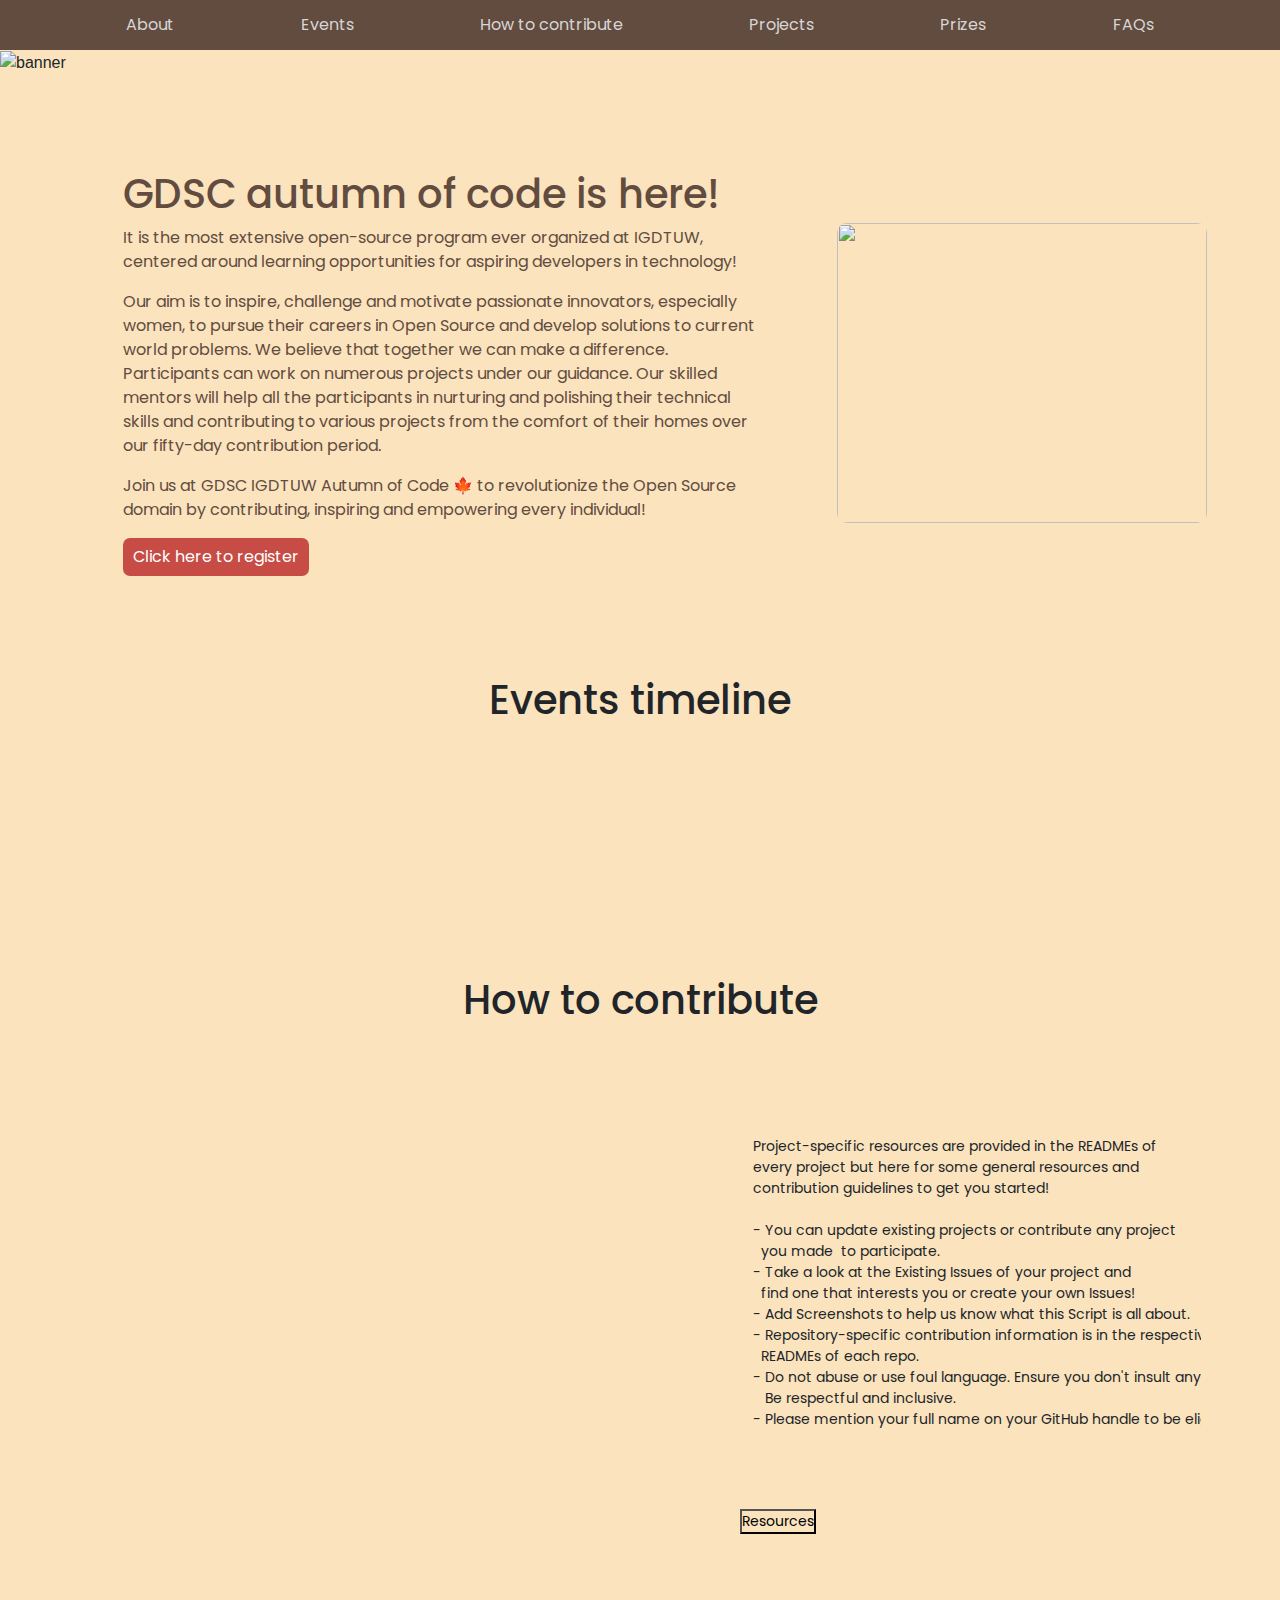
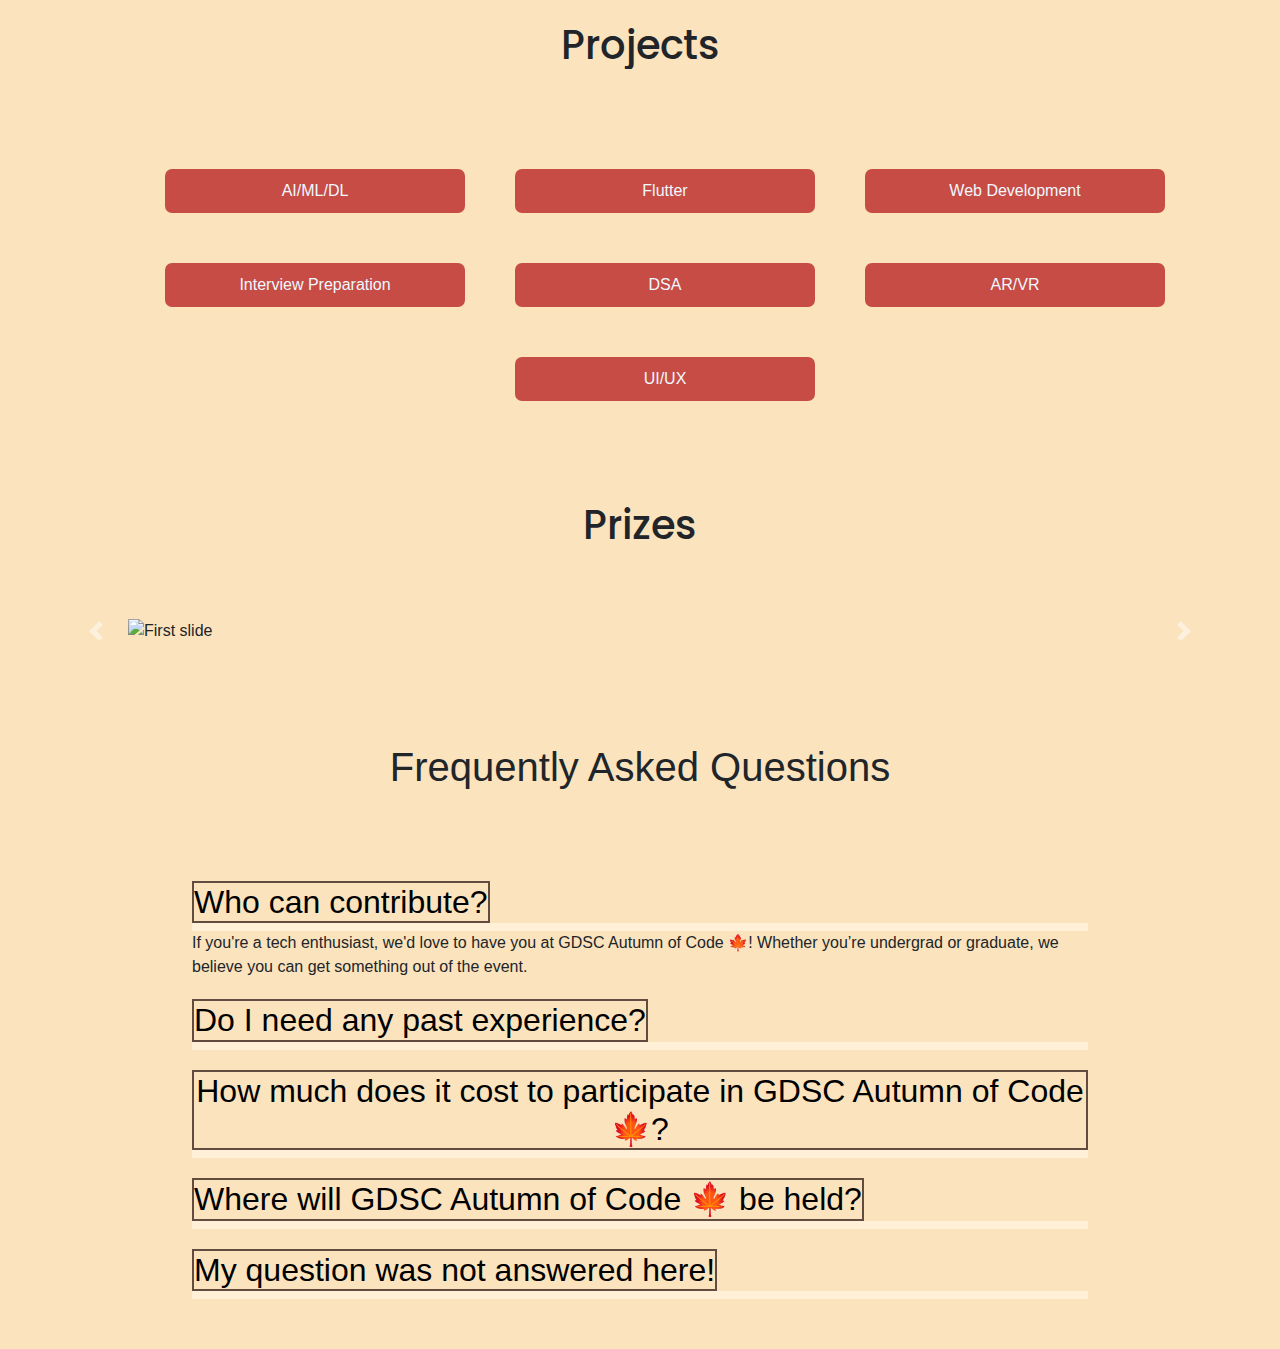
==== commit 46c044ae: "Update index.html" ====
--- a/index.html
+++ b/index.html
@@ -26,37 +26,44 @@
         <a href="#div8">FAQs</a>
     </div>
     <div id="div2">
-        <img src="./banner2.png" alt="banner">
+        <img src="./Assets/banner2.png" alt="banner">
     </div>
     <div id="div3">
         <div class="info">
             <h1>GDSC autumn of code is here!</h1>
             <p>It is the most extensive open-source program ever organized at IGDTUW, centered around learning
-                opportunities for women in technology!
-
-                Our aim is to inspire, challenge and motivate passionate innovators, especially women, to pursue their
+                opportunities for aspiring developers in technology!</p>
+
+                <p> Our aim is to inspire, challenge and motivate passionate innovators, especially women, to pursue their
                 careers in Open Source and develop solutions to current world problems. We believe that together we can
                 make a difference.
 
                 Participants can work on numerous projects under our guidance. Our skilled mentors will help all the
                 participants in nurturing and polishing their technical skills and contributing to various projects from
-                the comfort of their homes over our fifty-day contribution period.
-
-                Join us at GDSC IGDTUW Autumn of Code 🍁 to revolutionize the Open Source domain by contributing,
-                inspiring and empowering every individual!</p>
-                <a href="https://docs.google.com/forms/d/e/1FAIpQLSeAE97Q5Ebe4ZY3BdtJKXJ3yAPb0CgjAZXrAQfer9jASO2HyA/viewform" target="_blank"><Button>Click here to register</Button></a>
+                the comfort of their homes over our fifty-day contribution period.</p>
+
+                <p>Join us at GDSC IGDTUW Autumn of Code 🍁 to revolutionize the Open Source domain by contributing,
+                inspiring and empowering every individual!</p>
+            <a href="https://docs.google.com/forms/d/e/1FAIpQLSeAE97Q5Ebe4ZY3BdtJKXJ3yAPb0CgjAZXrAQfer9jASO2HyA/viewform"
+                target="_blank"><Button>Click here to register</Button></a>
         </div>
         <div class="img1">
-            <img
-                src="About_GDSC.jpg">
+            <img src="./Assets/About_GDSC.jpg">
         </div>
     </div>
     <div id="div4">
         <h1 style="text-align: center; font-family: poppins;">Events timeline</h1>
+        <div class="event-timeline">
+            <img src="./Assets/About_1.png" alt="">
+            <img src="./Assets/About_2.png" alt="">
+        </div>
         <div class="events">
-            <img src="About_1.png" alt="">
-            <img src="About_2.png" alt="">
-        </div>
+            <img src="./Assets/Vani.png" alt="">
+            <img src="./Assets/Ritika.png" alt="">
+            <img src="./Assets/Vani.png" alt="">
+            <img src="./Assets/Ritika.png" alt="">
+        </div>
+
     </div>
     <div id="div5">
         <h1 style="text-align: center; font-family: poppins; margin-top: 70px; margin-bottom: 70px">How to contribute
@@ -66,55 +73,68 @@
                 title="YouTube video player" frameborder="0"
                 allow="accelerometer; autoplay; clipboard-write; encrypted-media; gyroscope; picture-in-picture"
                 allowfullscreen></iframe>
-            <p>Lorem ipsum dolor sit amet, consectetur adipisicing elit. Inventore dignissimos obcaecati magnam a unde
-                quaerat, labore repellat? Beatae sunt, hic ratione earum eaque harum libero atque quam? Ab explicabo aut
-                sunt molestiae tempora in porro facilis officia illum, voluptatibus amet. Illum numquam accusantium
-                exercitationem harum nulla earum corrupti nam, quas accusamus eaque atque enim labore voluptatem dolor
-                qui? Saepe labore at commodi magni! Error recusandae, sapiente laborum odit nostrum dolores repellendus
-                optio incidunt officiis quia nam nemo minus animi atque aliquam consequuntur in, necessitatibus
-                quibusdam! Cupiditate tenetur aliquid quia numquam eligendi maiores quis, voluptatibus, nulla
-                necessitatibus doloribus voluptatum odit voluptas.</p>
+            <pre>
+            <p>
+                Project-specific resources are provided in the READMEs of 
+                every project but here for some general resources and 
+                contribution guidelines to get you started!
+
+                - You can update existing projects or contribute any project 
+                  you made  to participate.
+                - Take a look at the Existing Issues of your project and 
+                  find one that interests you or create your own Issues! 
+                - Add Screenshots to help us know what this Script is all about.
+                - Repository-specific contribution information is in the respective 
+                  READMEs of each repo.
+                - Do not abuse or use foul language. Ensure you don't insult anyone. 
+                   Be respectful and inclusive.
+                - Please mention your full name on your GitHub handle to be eligible for prizes.
+
+            </p>
+            <a href="https://docs.google.com/document/d/1zya_EnqosAq6g5h_Na4Ugdm4PZz1fV6FtqZ-bfbOjC0/edit?usp=sharing"
+                target="_blank"><Button style="font-family: poppins;">Resources</Button></a>
+            </pre>
         </div>
     </div>
     <div id="div6">
         <h1 style="font-family: poppins; text-align: center; margin:50px;">Projects</h1>
         <div class="projects">
             <div class="project-card">
-                <img src="AI_projects.png"
-                    alt="">
-                <button><a href="https://github.com/GDSC-IGDTUW-Autumn-of-Code-2022/ML-projects-2023" target="_blank">Projects</a></button>
-            </div>
-            <div class="project-card">
-                <img src="Flutter_projects.png"
-                    alt="">
-                <button><a href="https://github.com/GDSC-IGDTUW-Autumn-of-Code-2022/flutter-projects-23" target="_blank">Projects</a></button>
-            </div>
-            <div class="project-card">
-                <img src="WebDev_Projects.png"
-                    alt="">
-                <button><a href="https://github.com/GDSC-IGDTUW-Autumn-of-Code-2022/web-d-projects-2023" target="_blank">Projects</a></button>
-            </div>
-            <div class="project-card">
-                <img src="IP.png"
-                    alt="">
-                <button><a href="https://github.com/GDSC-IGDTUW-Autumn-of-Code-2022/ip-questions-2023" target="_blank">Projects</a></button>
-            </div>
-            <div class="project-card">
-                <img src="DSA.png"
-                    alt="">
-                <button><a href="https://github.com/GDSC-IGDTUW-Autumn-of-Code-2022/dsa-foundation" target="_blank">Projects</a></button>
-            </div>
-            <div class="project-card">
-                <img src="AR_Projects.png"
-                    alt="">
-                <button><a href="https://github.com/GDSC-IGDTUW-Autumn-of-Code-2022/ar-filters" target="_blank">Projects</a></button>
-            </div>
-            <div class="project-card">
-                <img src="UIUX.png"
-                    alt="">
-                <button><a href="https://github.com/GDSC-IGDTUW-Autumn-of-Code-2022/UX-UI-Case-Studies-and-Projects" target="_blank">Projects</a></button>
-            </div>
-            
+                <img src="./Assets/AI_projects.png" alt="">
+                <button><a href="ai.html"
+                        target="_blank">AI/ML/DL</a></button>
+            </div>
+            <div class="project-card">
+                <img src="./Assets/Flutter_projects.png" alt="">
+                <button><a href="flutter.html"
+                        target="_blank">Flutter</a></button>
+            </div>
+            <div class="project-card">
+                <img src="./Assets/WebDev_Projects.png" alt="">
+                <button><a href="webdev.html"
+                        target="_blank">Web Development</a></button>
+            </div>
+            <div class="project-card">
+                <img src="./Assets/IP.png" alt="">
+                <button><a href="https://github.com/GDSC-IGDTUW-Autumn-of-Code-2022/ip-questions-2023"
+                        target="_blank">Interview Preparation</a></button>
+            </div>
+            <div class="project-card">
+                <img src="./Assets/DSA.png" alt="">
+                <button><a href="https://github.com/GDSC-IGDTUW-Autumn-of-Code-2022/dsa-foundation"
+                        target="_blank">DSA</a></button>
+            </div>
+            <div class="project-card">
+                <img src="./Assets/AR_Projects.png" alt="">
+                <button><a href="arvr.html"
+                        target="_blank">AR/VR</a></button>
+            </div>
+            <div class="project-card">
+                <img src="./Assets/UIUX.png" alt="">
+                <button><a href="https://github.com/GDSC-IGDTUW-Autumn-of-Code-2022/UX-UI-Case-Studies-and-Projects"
+                        target="_blank">UI/UX</a></button>
+            </div>
+
         </div>
     </div>
     <div id="div7">
@@ -129,19 +149,19 @@
             </ol>
             <div class="carousel-inner">
                 <div class="carousel-item active">
-                    <img class="d-block" src="Top_3.png" alt="First slide">
-                </div>
-                <div class="carousel-item">
-                    <img class="d-block" src="Top_5_female.png" alt="Second slide">
-                </div>
-                <div class="carousel-item">
-                    <img class="d-block" src="Top_10.png" alt="Third slide">
-                </div>
-                <div class="carousel-item">
-                    <img class="d-block" src="Top_25.png" alt="Fourth slide">
-                </div>
-                <div class="carousel-item">
-                    <img class="d-block" src="All_contributors.png" alt="Fifth slide">
+                    <img class="d-block" src="./Assets/Top_3.png" alt="First slide">
+                </div>
+                <div class="carousel-item">
+                    <img class="d-block" src="./Assets/Top_5_female.png" alt="Second slide">
+                </div>
+                <div class="carousel-item">
+                    <img class="d-block" src="./Assets/Top_10.png" alt="Third slide">
+                </div>
+                <div class="carousel-item">
+                    <img class="d-block" src="./Assets/Top_25.png" alt="Fourth slide">
+                </div>
+                <div class="carousel-item">
+                    <img class="d-block" src="./Assets/All_contributors.png" alt="Fifth slide">
                 </div>
             </div>
             <a class="carousel-control-prev" href="#carouselExampleIndicators" role="button" data-slide="prev">
@@ -249,4 +269,4 @@
         crossorigin="anonymous"></script>
 </body>
 
-</html>+</html>
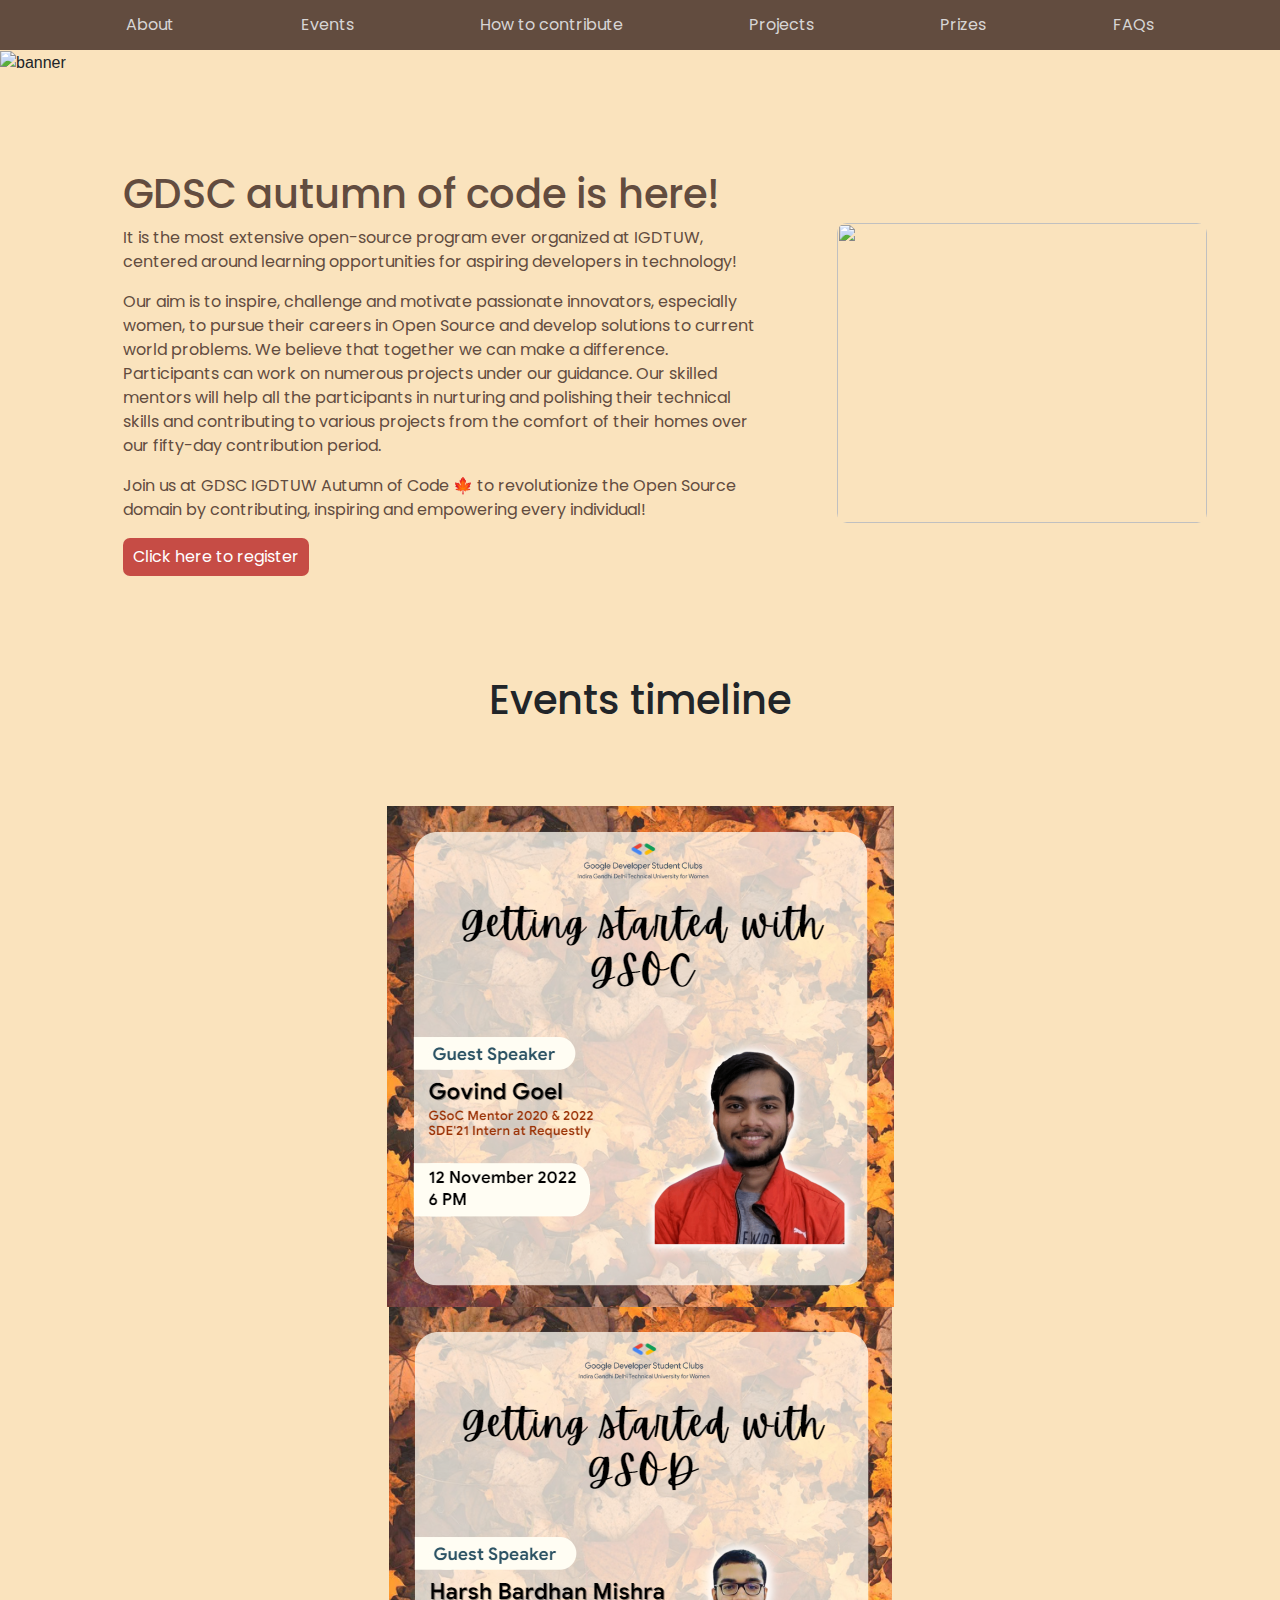
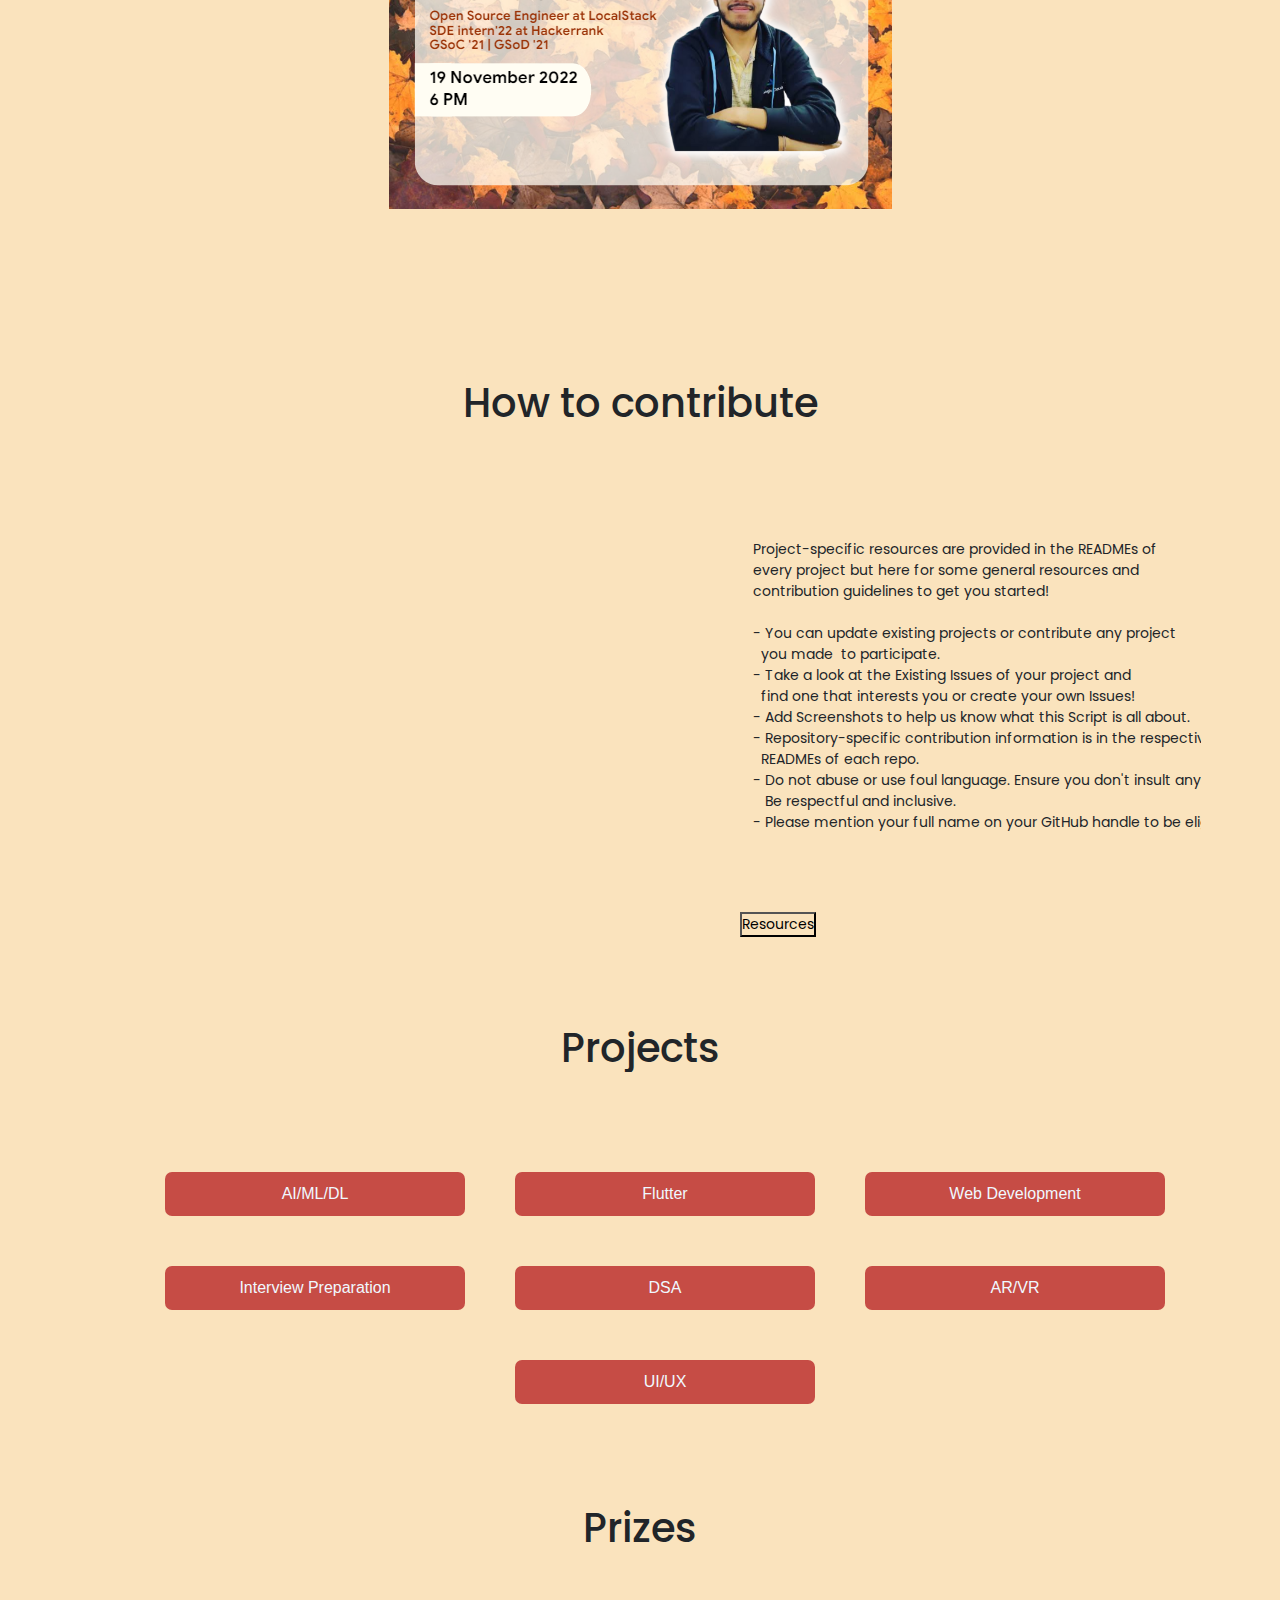
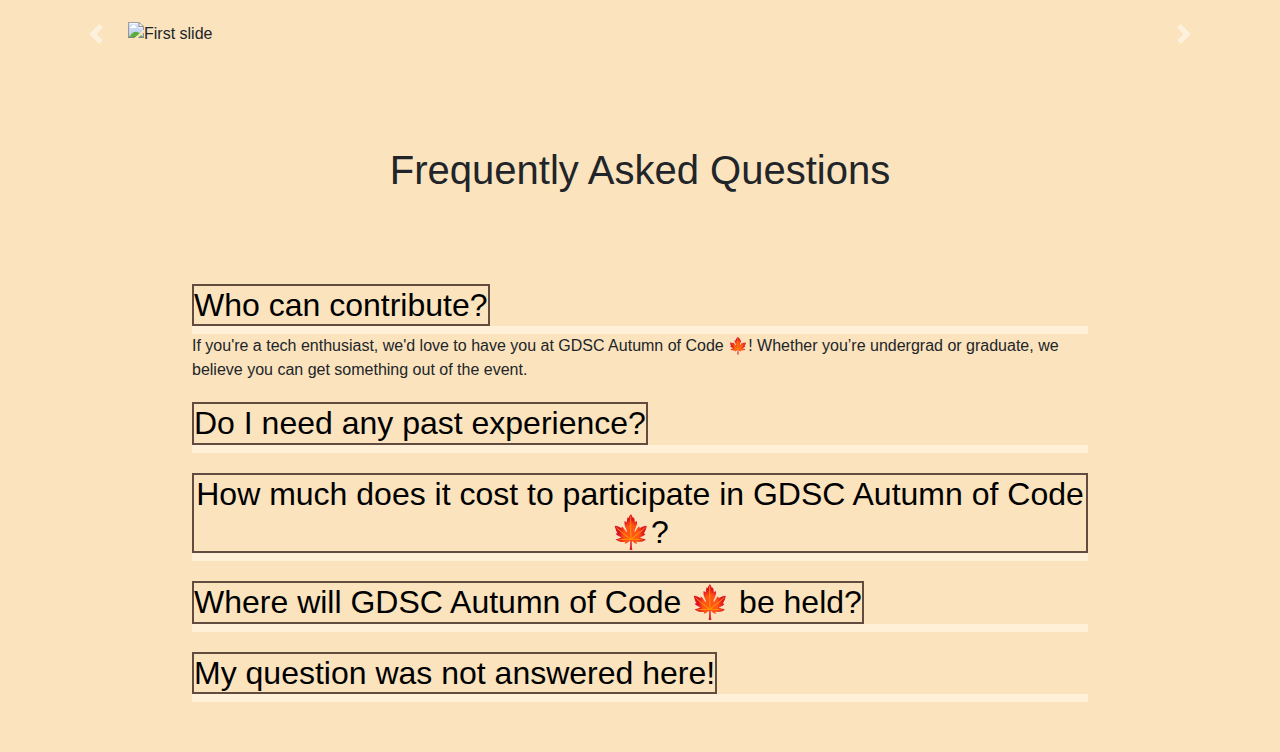
==== commit 98b5b66f: "added events" ====
--- a/index.html
+++ b/index.html
@@ -60,8 +60,8 @@
         <div class="events">
             <img src="./Assets/Vani.png" alt="">
             <img src="./Assets/Ritika.png" alt="">
-            <img src="./Assets/Vani.png" alt="">
-            <img src="./Assets/Ritika.png" alt="">
+            <img src="./Assets/Govind.png" alt="">
+            <img src="./Assets/Harsh.png" alt="">
         </div>
 
     </div>
